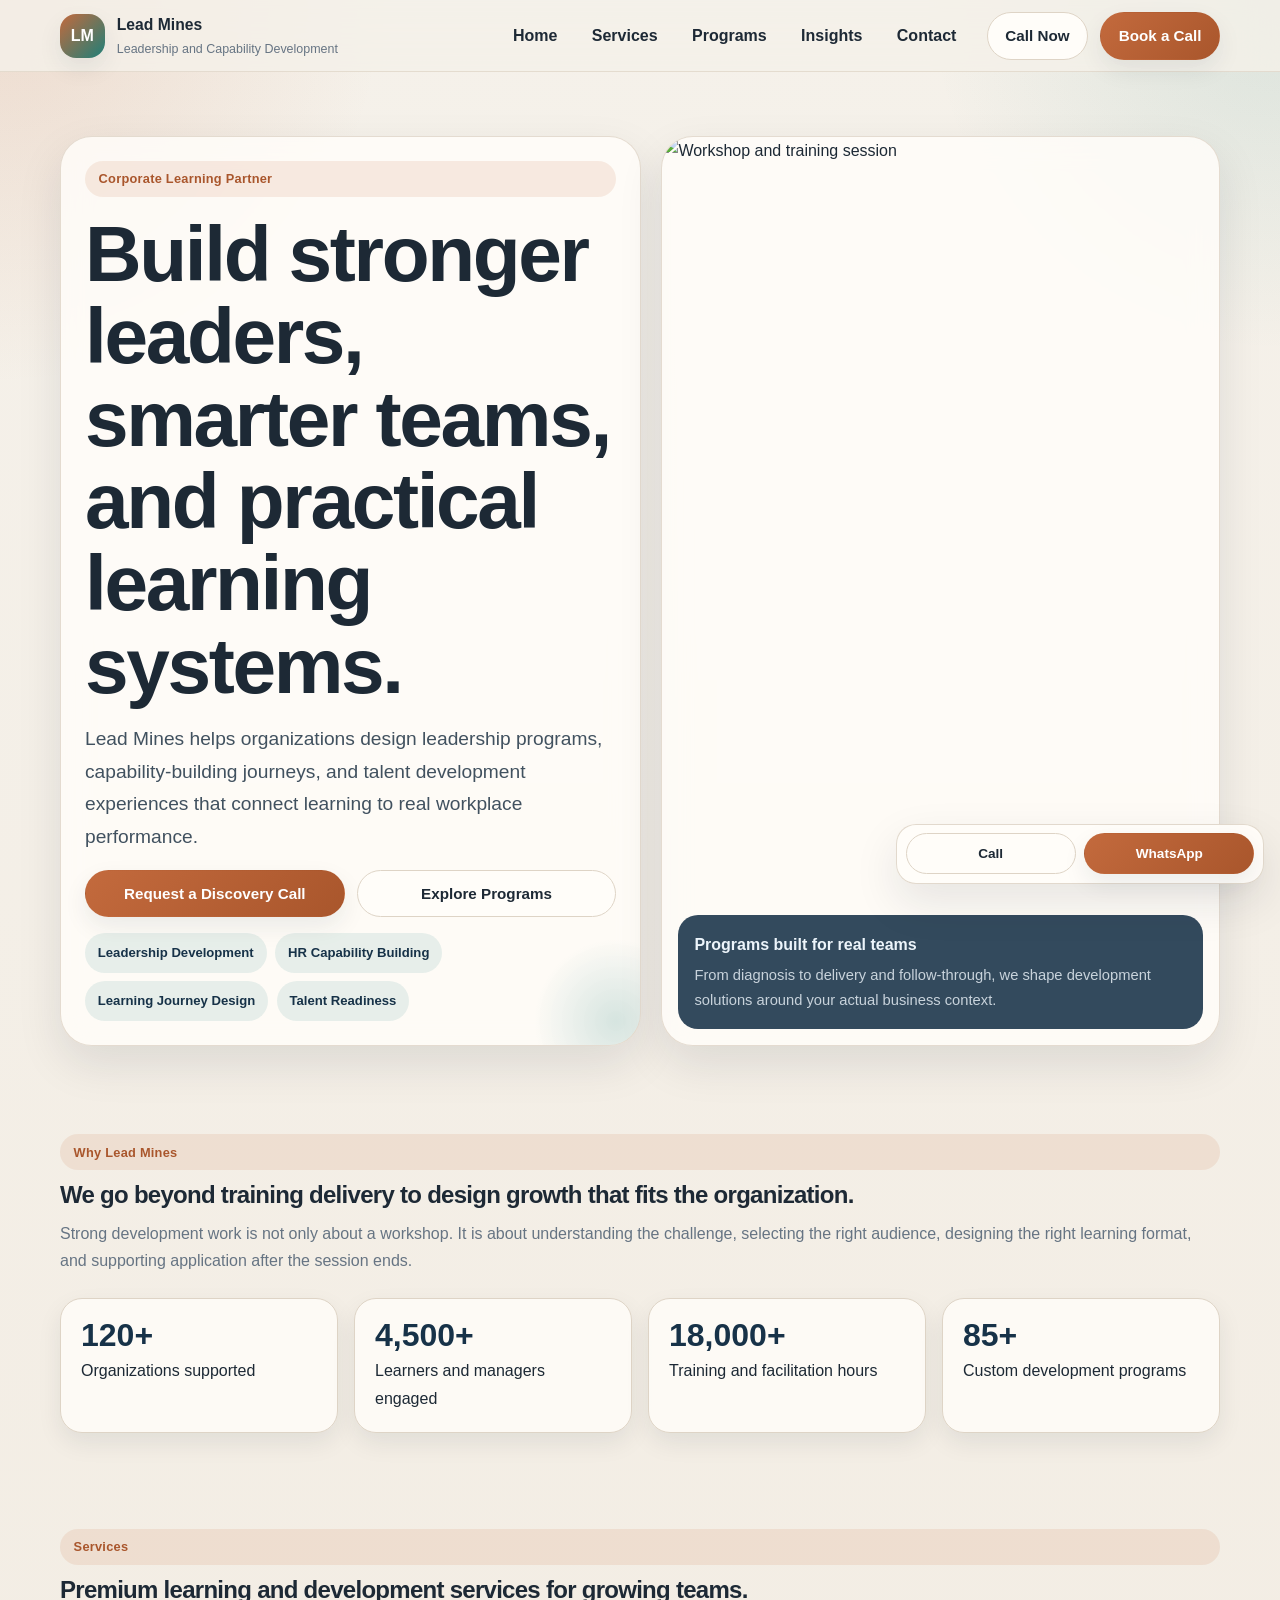
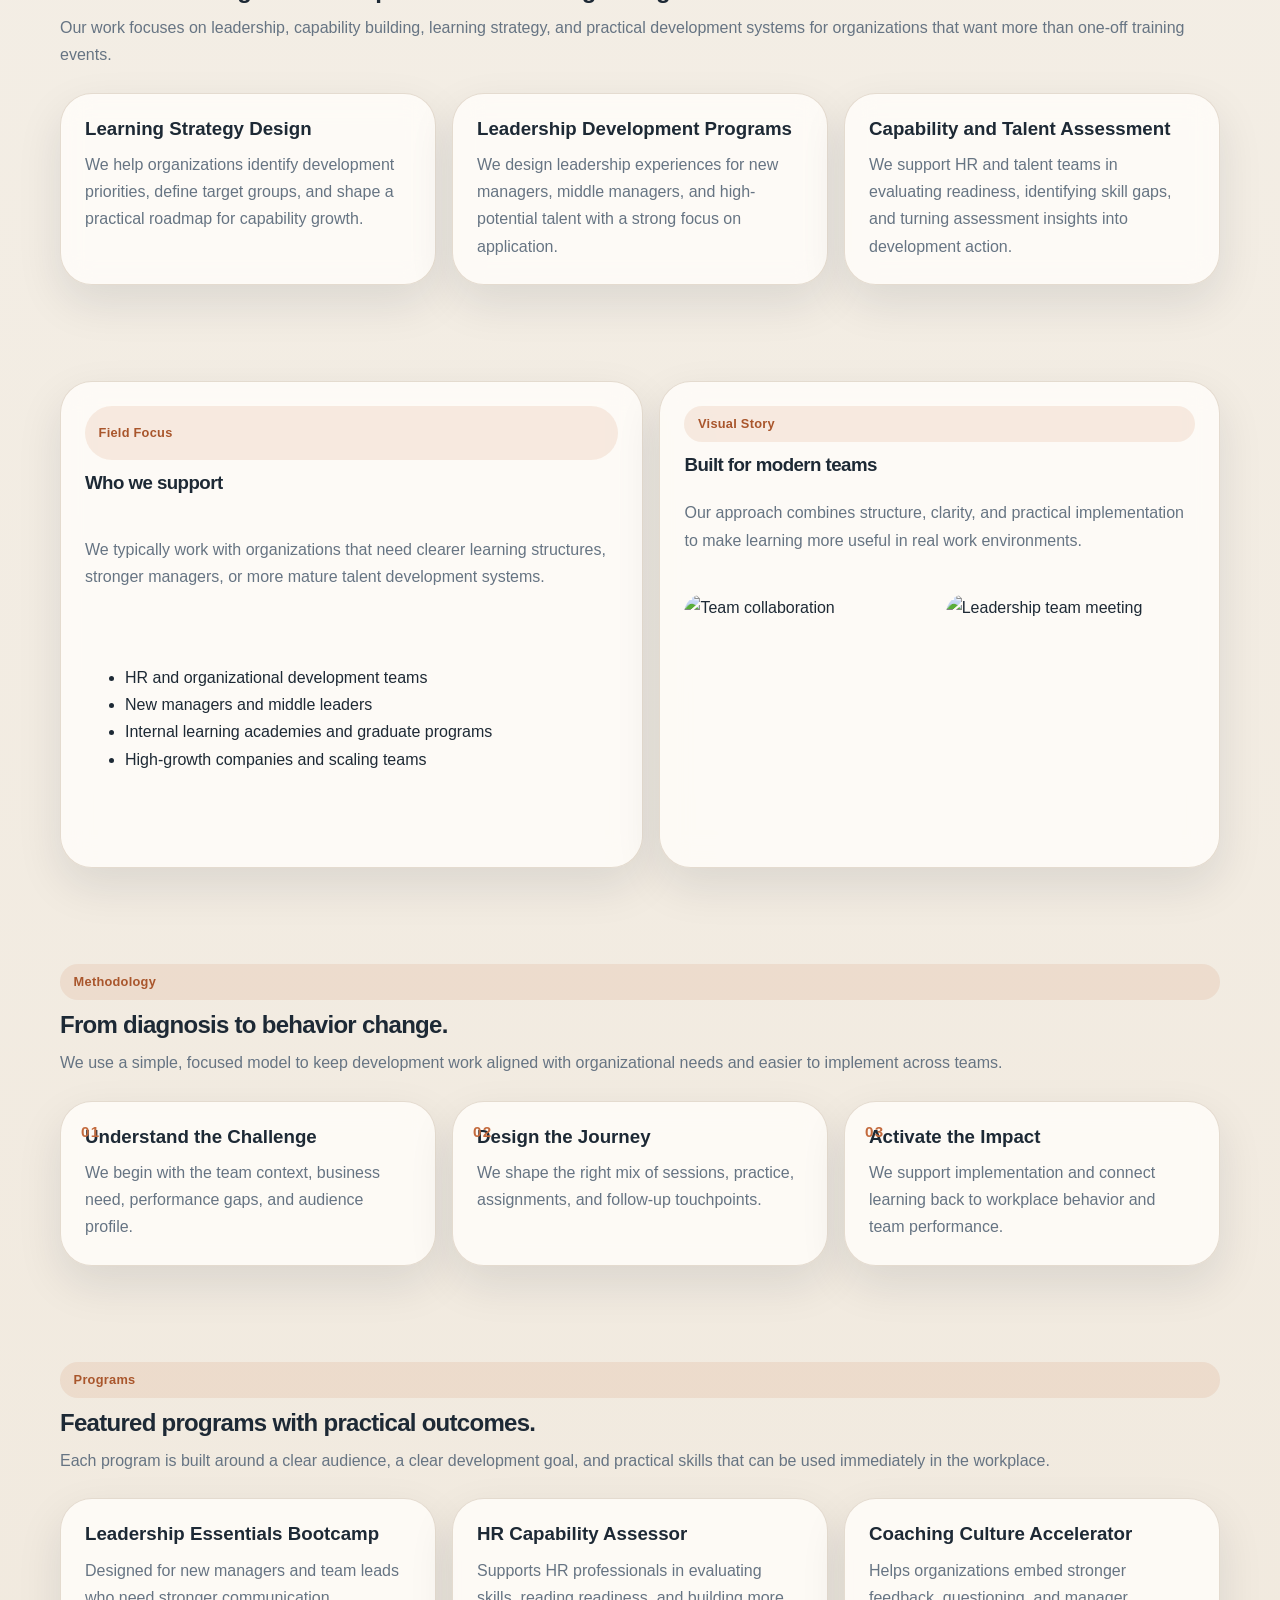
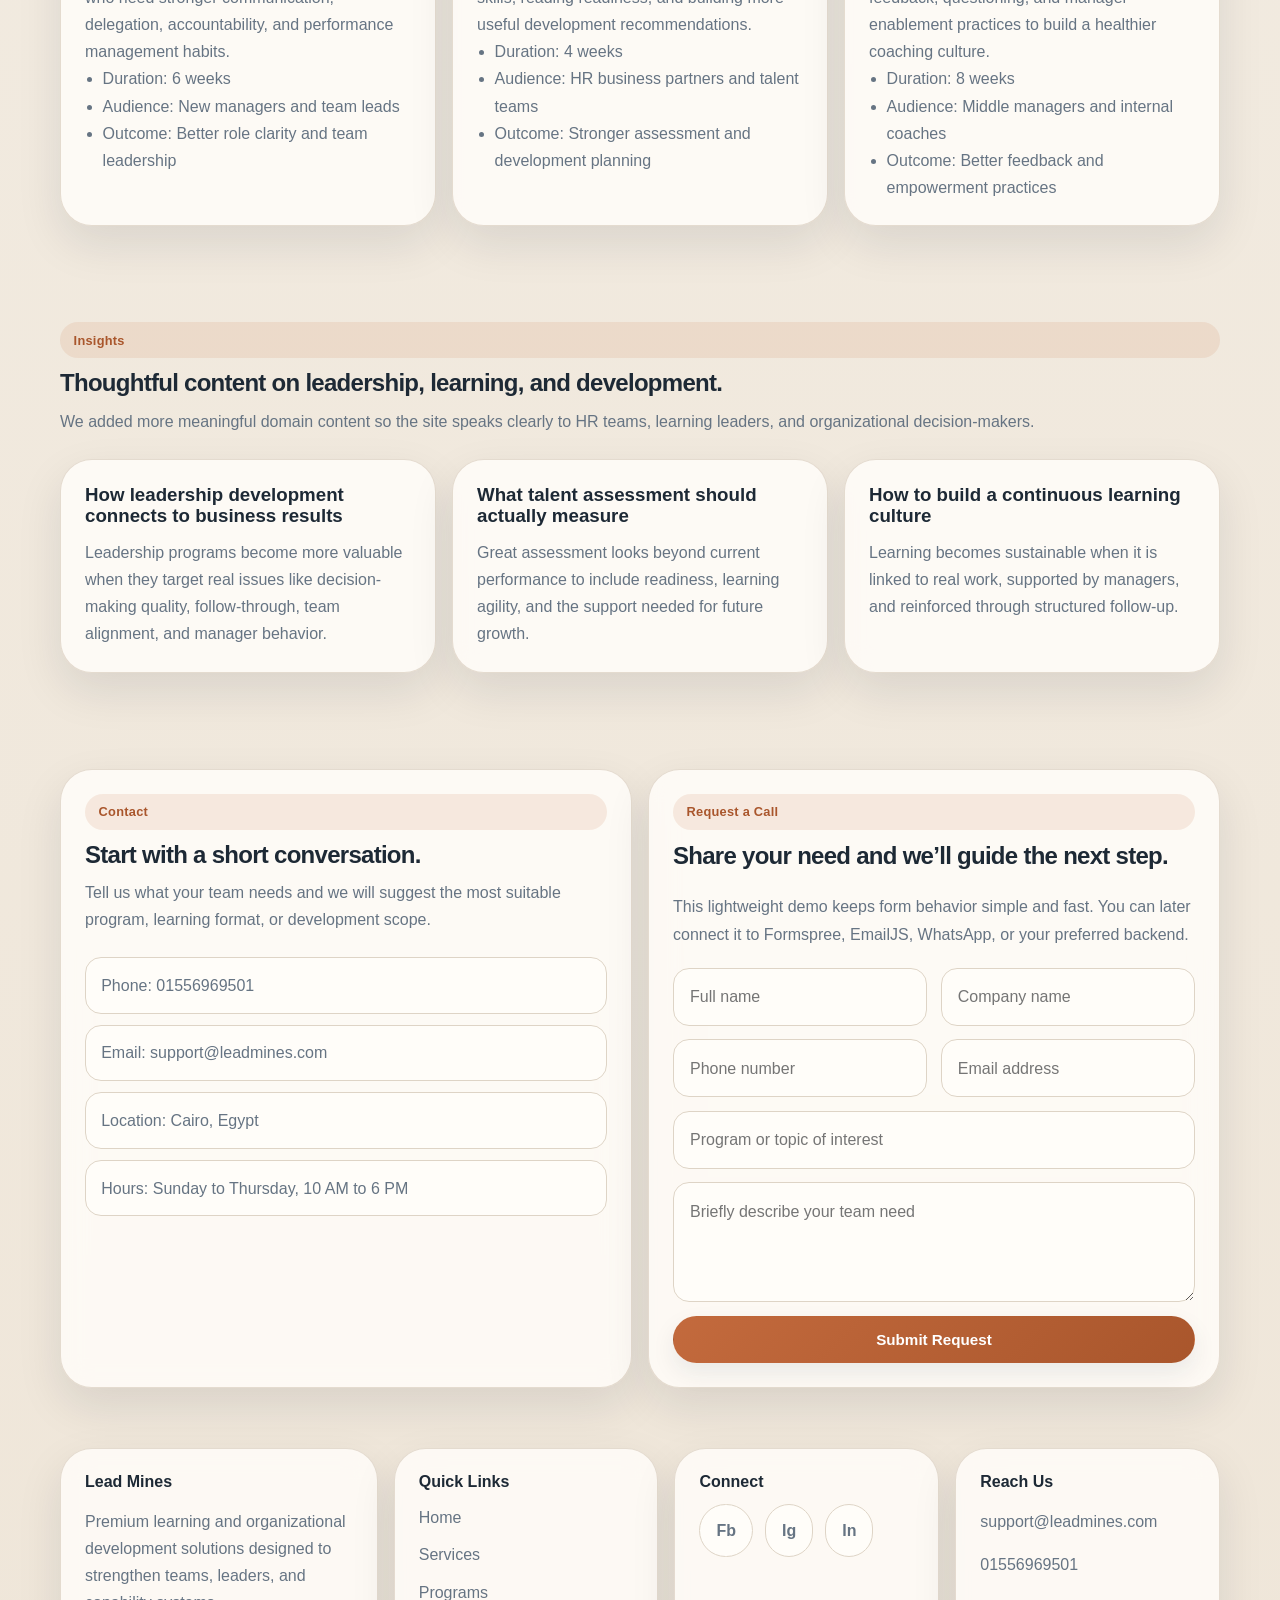
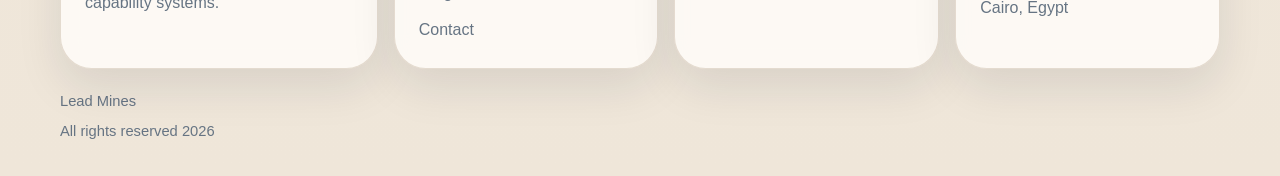
==== index.html @ 183b2489 "Add files via upload" ====
<!doctype html>
<html lang="en">
<head>
  <meta charset="UTF-8">
  <meta name="viewport" content="width=device-width, initial-scale=1.0">
  <title>Lead Mines | Leadership and Capability Development</title>
  <meta name="description" content="Lead Mines helps organizations build stronger leaders, smarter learning journeys, and practical capability development systems.">
  <style>
    :root {
      --bg: #f5f1ea;
      --surface: #fffdf9;
      --surface-alt: #f0e8dd;
      --surface-dark: #173248;
      --text: #1d2935;
      --muted: #667483;
      --line: #ded4c6;
      --primary: #c36a3d;
      --primary-hover: #a9562c;
      --secondary: #1f7f78;
      --secondary-hover: #17645f;
      --accent: #f2b880;
      --success: #e5f5ef;
      --shadow: 0 18px 45px rgba(17, 32, 47, 0.10);
      --shadow-soft: 0 10px 24px rgba(17, 32, 47, 0.08);
      --radius-sm: 14px;
      --radius-md: 22px;
      --radius-lg: 32px;
      --space-1: 0.25rem;
      --space-2: 0.5rem;
      --space-3: 0.75rem;
      --space-4: 1rem;
      --space-5: 1.25rem;
      --space-6: 1.5rem;
      --space-7: 2rem;
      --space-8: 2.5rem;
      --space-9: 3rem;
      --space-10: 4rem;
      --container: min(1160px, calc(100% - 1.5rem));
      --header-h: 72px;
      --font-sans: "Segoe UI", Tahoma, Geneva, Verdana, sans-serif;
    }

    * {
      box-sizing: border-box;
    }

    html {
      scroll-behavior: smooth;
    }

    body {
      margin: 0;
      font-family: var(--font-sans);
      color: var(--text);
      background:
        radial-gradient(circle at top left, rgba(195, 106, 61, 0.16), transparent 24rem),
        radial-gradient(circle at top right, rgba(31, 127, 120, 0.12), transparent 22rem),
        linear-gradient(180deg, var(--bg) 0%, #efe6d9 100%);
      line-height: 1.7;
      overflow-x: hidden;
    }

    img {
      display: block;
      max-width: 100%;
    }

    a {
      color: inherit;
      text-decoration: none;
    }

    button,
    input,
    textarea,
    select {
      font: inherit;
    }

    .container {
      width: var(--container);
      margin-inline: auto;
    }

    .section {
      padding: var(--space-8) 0;
    }

    .eyebrow {
      display: inline-flex;
      align-items: center;
      gap: var(--space-2);
      padding: 0.45rem 0.85rem;
      border-radius: 999px;
      background: rgba(195, 106, 61, 0.12);
      color: var(--primary-hover);
      font-size: 0.8rem;
      font-weight: 700;
      letter-spacing: 0.02em;
    }

    .section-head {
      display: grid;
      gap: var(--space-3);
      margin-bottom: var(--space-6);
    }

    .section-head h2,
    .section-head h3,
    .hero-copy h1,
    .cta-copy h2 {
      margin: 0;
      line-height: 1.05;
      letter-spacing: -0.03em;
    }

    .section-head p,
    .hero-copy p,
    .card p,
    .muted {
      margin: 0;
      color: var(--muted);
    }

    .site-header {
      position: sticky;
      top: 0;
      z-index: 100;
      height: var(--header-h);
      border-bottom: 1px solid rgba(222, 212, 198, 0.75);
      backdrop-filter: blur(18px);
      background: rgba(245, 241, 234, 0.82);
    }

    .header-inner {
      display: flex;
      align-items: center;
      justify-content: space-between;
      gap: var(--space-4);
      min-height: var(--header-h);
    }

    .brand {
      display: inline-flex;
      align-items: center;
      gap: var(--space-3);
      min-width: 0;
    }

    .brand-mark {
      display: grid;
      place-items: center;
      width: 2.8rem;
      height: 2.8rem;
      border-radius: 1rem;
      color: #fff;
      font-weight: 800;
      background: linear-gradient(135deg, var(--primary), var(--secondary));
      box-shadow: var(--shadow-soft);
      flex-shrink: 0;
    }

    .brand-copy {
      min-width: 0;
    }

    .brand-copy strong,
    .brand-copy span {
      display: block;
      white-space: nowrap;
      overflow: hidden;
      text-overflow: ellipsis;
    }

    .brand-copy strong {
      font-size: 0.98rem;
    }

    .brand-copy span {
      font-size: 0.78rem;
      color: var(--muted);
    }

    .nav-toggle {
      display: inline-flex;
      align-items: center;
      justify-content: center;
      width: 2.8rem;
      height: 2.8rem;
      border: 1px solid var(--line);
      border-radius: 1rem;
      background: var(--surface);
      color: var(--text);
      cursor: pointer;
      box-shadow: var(--shadow-soft);
    }

    .nav-toggle svg {
      width: 1.2rem;
      height: 1.2rem;
    }

    .site-nav {
      position: fixed;
      inset: var(--header-h) 0 auto 0;
      padding: 0.85rem;
      background: transparent;
      pointer-events: none;
      opacity: 0;
      transform: translateY(-0.5rem);
      transition: opacity 180ms ease, transform 180ms ease;
    }

    .site-nav.open {
      opacity: 1;
      transform: translateY(0);
      pointer-events: auto;
    }

    .nav-panel {
      display: grid;
      gap: var(--space-4);
      padding: var(--space-4);
      border: 1px solid var(--line);
      border-radius: var(--radius-md);
      background: rgba(255, 253, 249, 0.97);
      box-shadow: var(--shadow);
    }

    .nav-links,
    .nav-actions {
      display: grid;
      gap: 0.65rem;
    }

    .nav-links a {
      padding: 0.8rem 0.9rem;
      border-radius: 0.9rem;
      font-weight: 600;
      color: var(--text);
    }

    .nav-links a:hover,
    .nav-links a:focus-visible {
      background: var(--surface-alt);
      outline: none;
    }

    .button {
      display: inline-flex;
      align-items: center;
      justify-content: center;
      gap: 0.5rem;
      min-height: 2.95rem;
      padding: 0.8rem 1.1rem;
      border: 1px solid transparent;
      border-radius: 999px;
      font-weight: 700;
      font-size: 0.95rem;
      line-height: 1;
      cursor: pointer;
      transition: transform 140ms ease, background-color 140ms ease, border-color 140ms ease, box-shadow 140ms ease;
      width: 100%;
    }

    .button:hover {
      transform: translateY(-1px);
    }

    .button:active {
      transform: translateY(0);
    }

    .button-primary {
      color: #fff;
      background: linear-gradient(135deg, var(--primary), var(--primary-hover));
      box-shadow: var(--shadow-soft);
    }

    .button-primary:hover {
      background: linear-gradient(135deg, var(--primary-hover), #934a24);
    }

    .button-secondary {
      color: var(--text);
      background: var(--surface);
      border-color: var(--line);
    }

    .button-secondary:hover {
      background: var(--surface-alt);
    }

    .button-ghost {
      color: var(--secondary);
      background: rgba(31, 127, 120, 0.08);
    }

    .hero {
      padding: calc(var(--space-8) + var(--space-2)) 0 var(--space-7);
    }

    .hero-grid {
      display: grid;
      gap: var(--space-5);
      align-items: center;
    }

    .hero-copy,
    .hero-visual,
    .card,
    .highlight,
    .cta-box,
    .contact-panel,
    .footer-card {
      border: 1px solid rgba(222, 212, 198, 0.82);
      border-radius: var(--radius-lg);
      background: rgba(255, 253, 249, 0.84);
      box-shadow: var(--shadow);
      backdrop-filter: blur(14px);
    }

    .hero-copy,
    .card,
    .highlight,
    .cta-box,
    .contact-panel,
    .footer-card {
      padding: var(--space-5);
    }

    .hero-copy {
      display: grid;
      gap: var(--space-4);
      overflow: hidden;
      position: relative;
    }

    .hero-copy::after {
      content: "";
      position: absolute;
      right: -4rem;
      bottom: -4rem;
      width: 11rem;
      height: 11rem;
      border-radius: 50%;
      background: radial-gradient(circle, rgba(31, 127, 120, 0.18), transparent 66%);
    }

    .hero-copy h1 {
      font-size: clamp(2rem, 7vw, 4.9rem);
    }

    .hero-copy .lead {
      font-size: clamp(1rem, 3vw, 1.2rem);
      color: #41515f;
    }

    .hero-actions {
      display: grid;
      gap: 0.75rem;
    }

    .hero-pills {
      display: flex;
      flex-wrap: wrap;
      gap: 0.55rem;
    }

    .pill {
      display: inline-flex;
      align-items: center;
      justify-content: center;
      padding: 0.55rem 0.8rem;
      border-radius: 999px;
      background: rgba(31, 127, 120, 0.10);
      color: var(--surface-dark);
      font-size: 0.82rem;
      font-weight: 700;
    }

    .hero-visual {
      position: relative;
      overflow: hidden;
      padding: 0;
    }

    .hero-visual img {
      width: 100%;
      min-height: 20rem;
      object-fit: cover;
    }

    .hero-overlay {
      position: absolute;
      left: 1rem;
      right: 1rem;
      bottom: 1rem;
      padding: 1rem;
      border-radius: 1.25rem;
      background: rgba(23, 50, 72, 0.88);
      color: #edf5fb;
    }

    .hero-overlay p {
      margin: 0.35rem 0 0;
      color: rgba(237, 245, 251, 0.8);
      font-size: 0.92rem;
    }

    .stats-grid,
    .cards-grid,
    .process-grid,
    .footer-grid {
      display: grid;
      gap: var(--space-4);
    }

    .stats-grid {
      margin-top: var(--space-5);
    }

    .stat {
      padding: var(--space-5);
      border: 1px solid var(--line);
      border-radius: var(--radius-md);
      background: rgba(255, 253, 249, 0.82);
      box-shadow: var(--shadow-soft);
    }

    .stat strong {
      display: block;
      font-size: 2rem;
      line-height: 1;
      margin-bottom: 0.4rem;
      color: var(--surface-dark);
    }

    .card h3,
    .card h4,
    .highlight h3,
    .cta-copy h2,
    .contact-panel h3,
    .footer-card h4 {
      margin: 0 0 0.75rem;
      line-height: 1.15;
    }

    .card ul,
    .contact-list {
      margin: 0;
      padding-left: 1.1rem;
      color: var(--muted);
    }

    .highlight {
      display: grid;
      gap: var(--space-4);
    }

    .media-grid {
      display: grid;
      gap: var(--space-3);
      grid-template-columns: repeat(2, minmax(0, 1fr));
    }

    .media-grid img {
      width: 100%;
      aspect-ratio: 1 / 1;
      object-fit: cover;
      border-radius: 1.25rem;
    }

    .process-card {
      position: relative;
      padding-top: 3.75rem;
    }

    .process-index {
      position: absolute;
      top: 1.1rem;
      left: 1.25rem;
      color: var(--primary);
      font-size: 0.95rem;
      font-weight: 800;
      letter-spacing: 0.08em;
    }

    .cta-wrap {
      display: grid;
      gap: var(--space-4);
    }

    .cta-box {
      display: grid;
      gap: var(--space-5);
    }

    .cta-copy {
      display: grid;
      gap: var(--space-3);
    }

    .form-grid {
      display: grid;
      gap: 0.85rem;
    }

    .input,
    .textarea {
      width: 100%;
      border: 1px solid var(--line);
      border-radius: 1rem;
      background: var(--surface);
      color: var(--text);
      padding: 0.9rem 1rem;
      min-height: 3rem;
    }

    .textarea {
      min-height: 7.5rem;
      resize: vertical;
    }

    .contact-grid {
      display: grid;
      gap: var(--space-4);
    }

    .contact-points {
      display: grid;
      gap: 0.7rem;
    }

    .contact-chip {
      display: block;
      padding: 0.85rem 0.95rem;
      border: 1px solid var(--line);
      border-radius: 1rem;
      background: var(--surface);
      color: var(--muted);
    }

    .social-row {
      display: flex;
      flex-wrap: wrap;
      gap: 0.75rem;
    }

    .social-row a {
      display: inline-flex;
      align-items: center;
      justify-content: center;
      min-width: 2.8rem;
      min-height: 2.8rem;
      padding: 0.75rem 1rem;
      border-radius: 999px;
      border: 1px solid var(--line);
      background: var(--surface);
      font-weight: 700;
    }

    .footer {
      padding: 0 0 var(--space-7);
    }

    .footer-grid {
      padding-top: var(--space-3);
    }

    .footer-card p,
    .footer-card li,
    .footer-card a {
      color: var(--muted);
    }

    .footer-links {
      display: grid;
      gap: 0.65rem;
    }

    .footer-bottom {
      display: flex;
      flex-direction: column;
      gap: 0.35rem;
      padding-top: var(--space-5);
      color: var(--muted);
      font-size: 0.92rem;
    }

    .floating-bar {
      position: fixed;
      left: 0.65rem;
      right: 0.65rem;
      bottom: 0.65rem;
      z-index: 90;
      display: grid;
      grid-template-columns: repeat(2, minmax(0, 1fr));
      gap: 0.55rem;
      padding: 0.55rem;
      border: 1px solid rgba(222, 212, 198, 0.86);
      border-radius: 1.25rem;
      background: rgba(255, 253, 249, 0.94);
      box-shadow: var(--shadow);
      backdrop-filter: blur(14px);
    }

    .floating-bar .button {
      min-height: 2.55rem;
      padding: 0.7rem 0.75rem;
      font-size: 0.85rem;
    }

    @media (min-width: 600px) {
      :root {
        --container: min(1160px, calc(100% - 2rem));
      }

      .hero-actions,
      .nav-actions {
        grid-template-columns: repeat(2, minmax(0, 1fr));
      }

      .stats-grid,
      .cards-grid,
      .process-grid,
      .footer-grid {
        grid-template-columns: repeat(2, minmax(0, 1fr));
      }

      .form-grid {
        grid-template-columns: repeat(2, minmax(0, 1fr));
      }

      .form-grid .full {
        grid-column: 1 / -1;
      }

      .contact-grid {
        grid-template-columns: repeat(2, minmax(0, 1fr));
      }
    }

    @media (min-width: 900px) {
      :root {
        --container: min(1160px, calc(100% - 3rem));
      }

      .nav-toggle {
        display: none;
      }

      .site-nav {
        position: static;
        inset: auto;
        padding: 0;
        opacity: 1;
        transform: none;
        pointer-events: auto;
      }

      .nav-panel {
        display: flex;
        align-items: center;
        gap: 1rem;
        padding: 0;
        border: 0;
        border-radius: 0;
        background: transparent;
        box-shadow: none;
      }

      .nav-links {
        display: flex;
        align-items: center;
        gap: 0.35rem;
      }

      .nav-actions {
        display: flex;
        align-items: center;
        gap: 0.75rem;
      }

      .nav-actions .button,
      .nav-links .button,
      .button {
        width: auto;
      }

      .hero {
        padding: var(--space-10) 0 var(--space-8);
      }

      .hero-grid,
      .cta-wrap {
        grid-template-columns: 1.02fr 0.98fr;
      }

      .hero-copy,
      .hero-visual,
      .cta-box {
        min-height: 100%;
      }

      .stats-grid {
        grid-template-columns: repeat(4, minmax(0, 1fr));
      }

      .cards-grid,
      .process-grid {
        grid-template-columns: repeat(3, minmax(0, 1fr));
      }

      .footer-grid {
        grid-template-columns: 1.2fr 1fr 1fr 1fr;
      }

      .floating-bar {
        left: auto;
        right: 1rem;
        bottom: 1rem;
        width: min(23rem, calc(100vw - 2rem));
      }
    }

    @media (min-width: 1200px) {
      .section {
        padding: var(--space-9) 0;
      }

      .hero-copy,
      .card,
      .highlight,
      .cta-box,
      .contact-panel,
      .footer-card {
        padding: var(--space-6);
      }
    }

    @media (prefers-reduced-motion: reduce) {
      html {
        scroll-behavior: auto;
      }

      *,
      *::before,
      *::after {
        transition: none !important;
        animation: none !important;
      }
    }
  </style>
</head>
<body>
  <header class="site-header">
    <div class="container header-inner">
      <a class="brand" href="#home" aria-label="Lead Mines home">
        <span class="brand-mark">LM</span>
        <span class="brand-copy">
          <strong>Lead Mines</strong>
          <span>Leadership and Capability Development</span>
        </span>
      </a>

      <button class="nav-toggle" type="button" aria-expanded="false" aria-controls="site-nav" data-nav-toggle>
        <svg viewBox="0 0 24 24" fill="none" aria-hidden="true">
          <path d="M4 7h16M4 12h16M4 17h16" stroke="currentColor" stroke-width="1.8" stroke-linecap="round"/>
        </svg>
      </button>

      <nav class="site-nav" id="site-nav" data-nav>
        <div class="nav-panel">
          <div class="nav-links">
            <a href="#home">Home</a>
            <a href="#services">Services</a>
            <a href="#programs">Programs</a>
            <a href="#insights">Insights</a>
            <a href="#contact">Contact</a>
          </div>
          <div class="nav-actions">
            <a class="button button-secondary" href="tel:01556969501">Call Now</a>
            <a class="button button-primary" href="#contact">Book a Call</a>
          </div>
        </div>
      </nav>
    </div>
  </header>

  <main id="home">
    <section class="hero">
      <div class="container hero-grid">
        <div class="hero-copy">
          <span class="eyebrow">Corporate Learning Partner</span>
          <h1>Build stronger leaders, smarter teams, and practical learning systems.</h1>
          <p class="lead">Lead Mines helps organizations design leadership programs, capability-building journeys, and talent development experiences that connect learning to real workplace performance.</p>
          <div class="hero-actions">
            <a class="button button-primary" href="#contact">Request a Discovery Call</a>
            <a class="button button-secondary" href="#programs">Explore Programs</a>
          </div>
          <div class="hero-pills">
            <span class="pill">Leadership Development</span>
            <span class="pill">HR Capability Building</span>
            <span class="pill">Learning Journey Design</span>
            <span class="pill">Talent Readiness</span>
          </div>
        </div>

        <div class="hero-visual">
          <img src="https://images.pexels.com/photos/7526590/pexels-photo-7526590.jpeg?auto=compress&cs=tinysrgb&w=1400" alt="Workshop and training session">
          <div class="hero-overlay">
            <strong>Programs built for real teams</strong>
            <p>From diagnosis to delivery and follow-through, we shape development solutions around your actual business context.</p>
          </div>
        </div>
      </div>
    </section>

    <section class="section">
      <div class="container">
        <div class="section-head">
          <span class="eyebrow">Why Lead Mines</span>
          <h2>We go beyond training delivery to design growth that fits the organization.</h2>
          <p>Strong development work is not only about a workshop. It is about understanding the challenge, selecting the right audience, designing the right learning format, and supporting application after the session ends.</p>
        </div>

        <div class="stats-grid">
          <article class="stat">
            <strong>120+</strong>
            <span>Organizations supported</span>
          </article>
          <article class="stat">
            <strong>4,500+</strong>
            <span>Learners and managers engaged</span>
          </article>
          <article class="stat">
            <strong>18,000+</strong>
            <span>Training and facilitation hours</span>
          </article>
          <article class="stat">
            <strong>85+</strong>
            <span>Custom development programs</span>
          </article>
        </div>
      </div>
    </section>

    <section class="section" id="services">
      <div class="container">
        <div class="section-head">
          <span class="eyebrow">Services</span>
          <h2>Premium learning and development services for growing teams.</h2>
          <p>Our work focuses on leadership, capability building, learning strategy, and practical development systems for organizations that want more than one-off training events.</p>
        </div>

        <div class="cards-grid">
          <article class="card">
            <h3>Learning Strategy Design</h3>
            <p>We help organizations identify development priorities, define target groups, and shape a practical roadmap for capability growth.</p>
          </article>
          <article class="card">
            <h3>Leadership Development Programs</h3>
            <p>We design leadership experiences for new managers, middle managers, and high-potential talent with a strong focus on application.</p>
          </article>
          <article class="card">
            <h3>Capability and Talent Assessment</h3>
            <p>We support HR and talent teams in evaluating readiness, identifying skill gaps, and turning assessment insights into development action.</p>
          </article>
        </div>
      </div>
    </section>

    <section class="section">
      <div class="container cta-wrap">
        <article class="highlight">
          <div class="section-head">
            <span class="eyebrow">Field Focus</span>
            <h3>Who we support</h3>
            <p>We typically work with organizations that need clearer learning structures, stronger managers, or more mature talent development systems.</p>
          </div>
          <ul>
            <li>HR and organizational development teams</li>
            <li>New managers and middle leaders</li>
            <li>Internal learning academies and graduate programs</li>
            <li>High-growth companies and scaling teams</li>
          </ul>
        </article>

        <article class="highlight">
          <div class="section-head">
            <span class="eyebrow">Visual Story</span>
            <h3>Built for modern teams</h3>
            <p>Our approach combines structure, clarity, and practical implementation to make learning more useful in real work environments.</p>
          </div>
          <div class="media-grid">
            <img src="https://images.pexels.com/photos/3184291/pexels-photo-3184291.jpeg?auto=compress&cs=tinysrgb&w=900" alt="Team collaboration">
            <img src="https://images.pexels.com/photos/3184465/pexels-photo-3184465.jpeg?auto=compress&cs=tinysrgb&w=900" alt="Leadership team meeting">
          </div>
        </article>
      </div>
    </section>

    <section class="section">
      <div class="container">
        <div class="section-head">
          <span class="eyebrow">Methodology</span>
          <h2>From diagnosis to behavior change.</h2>
          <p>We use a simple, focused model to keep development work aligned with organizational needs and easier to implement across teams.</p>
        </div>

        <div class="process-grid">
          <article class="card process-card">
            <span class="process-index">01</span>
            <h3>Understand the Challenge</h3>
            <p>We begin with the team context, business need, performance gaps, and audience profile.</p>
          </article>
          <article class="card process-card">
            <span class="process-index">02</span>
            <h3>Design the Journey</h3>
            <p>We shape the right mix of sessions, practice, assignments, and follow-up touchpoints.</p>
          </article>
          <article class="card process-card">
            <span class="process-index">03</span>
            <h3>Activate the Impact</h3>
            <p>We support implementation and connect learning back to workplace behavior and team performance.</p>
          </article>
        </div>
      </div>
    </section>

    <section class="section" id="programs">
      <div class="container">
        <div class="section-head">
          <span class="eyebrow">Programs</span>
          <h2>Featured programs with practical outcomes.</h2>
          <p>Each program is built around a clear audience, a clear development goal, and practical skills that can be used immediately in the workplace.</p>
        </div>

        <div class="cards-grid">
          <article class="card">
            <h3>Leadership Essentials Bootcamp</h3>
            <p>Designed for new managers and team leads who need stronger communication, delegation, accountability, and performance management habits.</p>
            <ul>
              <li>Duration: 6 weeks</li>
              <li>Audience: New managers and team leads</li>
              <li>Outcome: Better role clarity and team leadership</li>
            </ul>
          </article>
          <article class="card">
            <h3>HR Capability Assessor</h3>
            <p>Supports HR professionals in evaluating skills, reading readiness, and building more useful development recommendations.</p>
            <ul>
              <li>Duration: 4 weeks</li>
              <li>Audience: HR business partners and talent teams</li>
              <li>Outcome: Stronger assessment and development planning</li>
            </ul>
          </article>
          <article class="card">
            <h3>Coaching Culture Accelerator</h3>
            <p>Helps organizations embed stronger feedback, questioning, and manager enablement practices to build a healthier coaching culture.</p>
            <ul>
              <li>Duration: 8 weeks</li>
              <li>Audience: Middle managers and internal coaches</li>
              <li>Outcome: Better feedback and empowerment practices</li>
            </ul>
          </article>
        </div>
      </div>
    </section>

    <section class="section" id="insights">
      <div class="container">
        <div class="section-head">
          <span class="eyebrow">Insights</span>
          <h2>Thoughtful content on leadership, learning, and development.</h2>
          <p>We added more meaningful domain content so the site speaks clearly to HR teams, learning leaders, and organizational decision-makers.</p>
        </div>

        <div class="cards-grid">
          <article class="card">
            <h3>How leadership development connects to business results</h3>
            <p>Leadership programs become more valuable when they target real issues like decision-making quality, follow-through, team alignment, and manager behavior.</p>
          </article>
          <article class="card">
            <h3>What talent assessment should actually measure</h3>
            <p>Great assessment looks beyond current performance to include readiness, learning agility, and the support needed for future growth.</p>
          </article>
          <article class="card">
            <h3>How to build a continuous learning culture</h3>
            <p>Learning becomes sustainable when it is linked to real work, supported by managers, and reinforced through structured follow-up.</p>
          </article>
        </div>
      </div>
    </section>

    <section class="section" id="contact">
      <div class="container contact-grid">
        <article class="contact-panel">
          <div class="section-head">
            <span class="eyebrow">Contact</span>
            <h2>Start with a short conversation.</h2>
            <p>Tell us what your team needs and we will suggest the most suitable program, learning format, or development scope.</p>
          </div>
          <div class="contact-points">
            <span class="contact-chip">Phone: 01556969501</span>
            <span class="contact-chip">Email: support@leadmines.com</span>
            <span class="contact-chip">Location: Cairo, Egypt</span>
            <span class="contact-chip">Hours: Sunday to Thursday, 10 AM to 6 PM</span>
          </div>
        </article>

        <article class="cta-box">
          <div class="cta-copy">
            <span class="eyebrow">Request a Call</span>
            <h2>Share your need and we’ll guide the next step.</h2>
            <p class="muted">This lightweight demo keeps form behavior simple and fast. You can later connect it to Formspree, EmailJS, WhatsApp, or your preferred backend.</p>
          </div>

          <form class="form-grid" data-demo-form>
            <input class="input" name="name" placeholder="Full name" required>
            <input class="input" name="company" placeholder="Company name" required>
            <input class="input" name="phone" placeholder="Phone number" required>
            <input class="input" type="email" name="email" placeholder="Email address" required>
            <input class="input full" name="topic" placeholder="Program or topic of interest" required>
            <textarea class="textarea full" name="message" placeholder="Briefly describe your team need"></textarea>
            <button class="button button-primary full" type="submit">Submit Request</button>
          </form>
        </article>
      </div>
    </section>
  </main>

  <footer class="footer">
    <div class="container">
      <div class="footer-grid">
        <article class="footer-card">
          <h4>Lead Mines</h4>
          <p>Premium learning and organizational development solutions designed to strengthen teams, leaders, and capability systems.</p>
        </article>
        <article class="footer-card">
          <h4>Quick Links</h4>
          <div class="footer-links">
            <a href="#home">Home</a>
            <a href="#services">Services</a>
            <a href="#programs">Programs</a>
            <a href="#contact">Contact</a>
          </div>
        </article>
        <article class="footer-card">
          <h4>Connect</h4>
          <div class="social-row">
            <a href="#" aria-label="Facebook">Fb</a>
            <a href="#" aria-label="Instagram">Ig</a>
            <a href="#" aria-label="LinkedIn">In</a>
          </div>
        </article>
        <article class="footer-card">
          <h4>Reach Us</h4>
          <p>support@leadmines.com</p>
          <p>01556969501</p>
          <p>Cairo, Egypt</p>
        </article>
      </div>
      <div class="footer-bottom">
        <span>Lead Mines</span>
        <span>All rights reserved 2026</span>
      </div>
    </div>
  </footer>

  <div class="floating-bar" aria-label="Quick actions">
    <a class="button button-secondary" href="tel:01556969501">Call</a>
    <a class="button button-primary" href="https://wa.me/201556969501" target="_blank" rel="noreferrer">WhatsApp</a>
  </div>

  <script>
    const navToggle = document.querySelector("[data-nav-toggle]");
    const nav = document.querySelector("[data-nav]");

    if (navToggle && nav) {
      navToggle.addEventListener("click", () => {
        const isOpen = nav.classList.toggle("open");
        navToggle.setAttribute("aria-expanded", String(isOpen));
      });

      nav.querySelectorAll("a").forEach((link) => {
        link.addEventListener("click", () => {
          nav.classList.remove("open");
          navToggle.setAttribute("aria-expanded", "false");
        });
      });
    }

    document.querySelectorAll("[data-demo-form]").forEach((form) => {
      form.addEventListener("submit", (event) => {
        event.preventDefault();
        alert("Your request was captured locally. You can now connect this form to any service you prefer.");
        form.reset();
      });
    });
  </script>
</body>
</html>
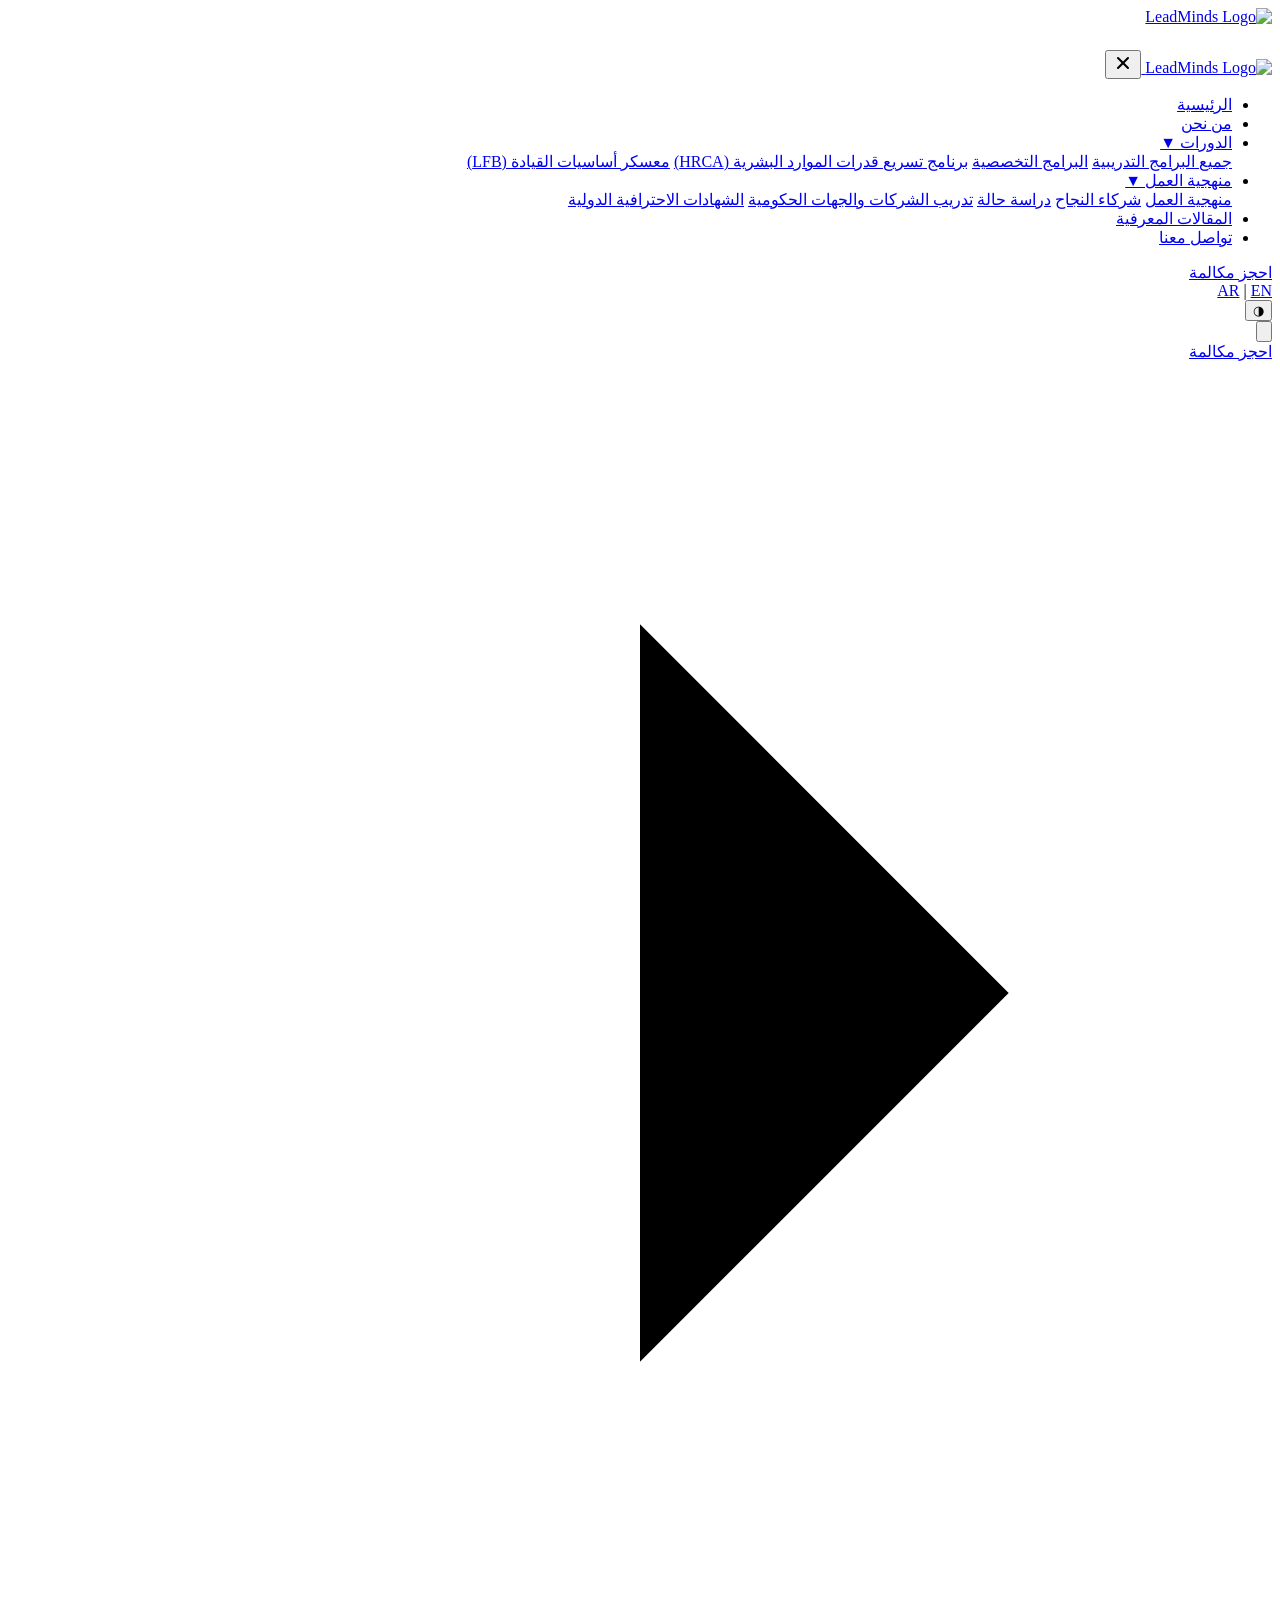
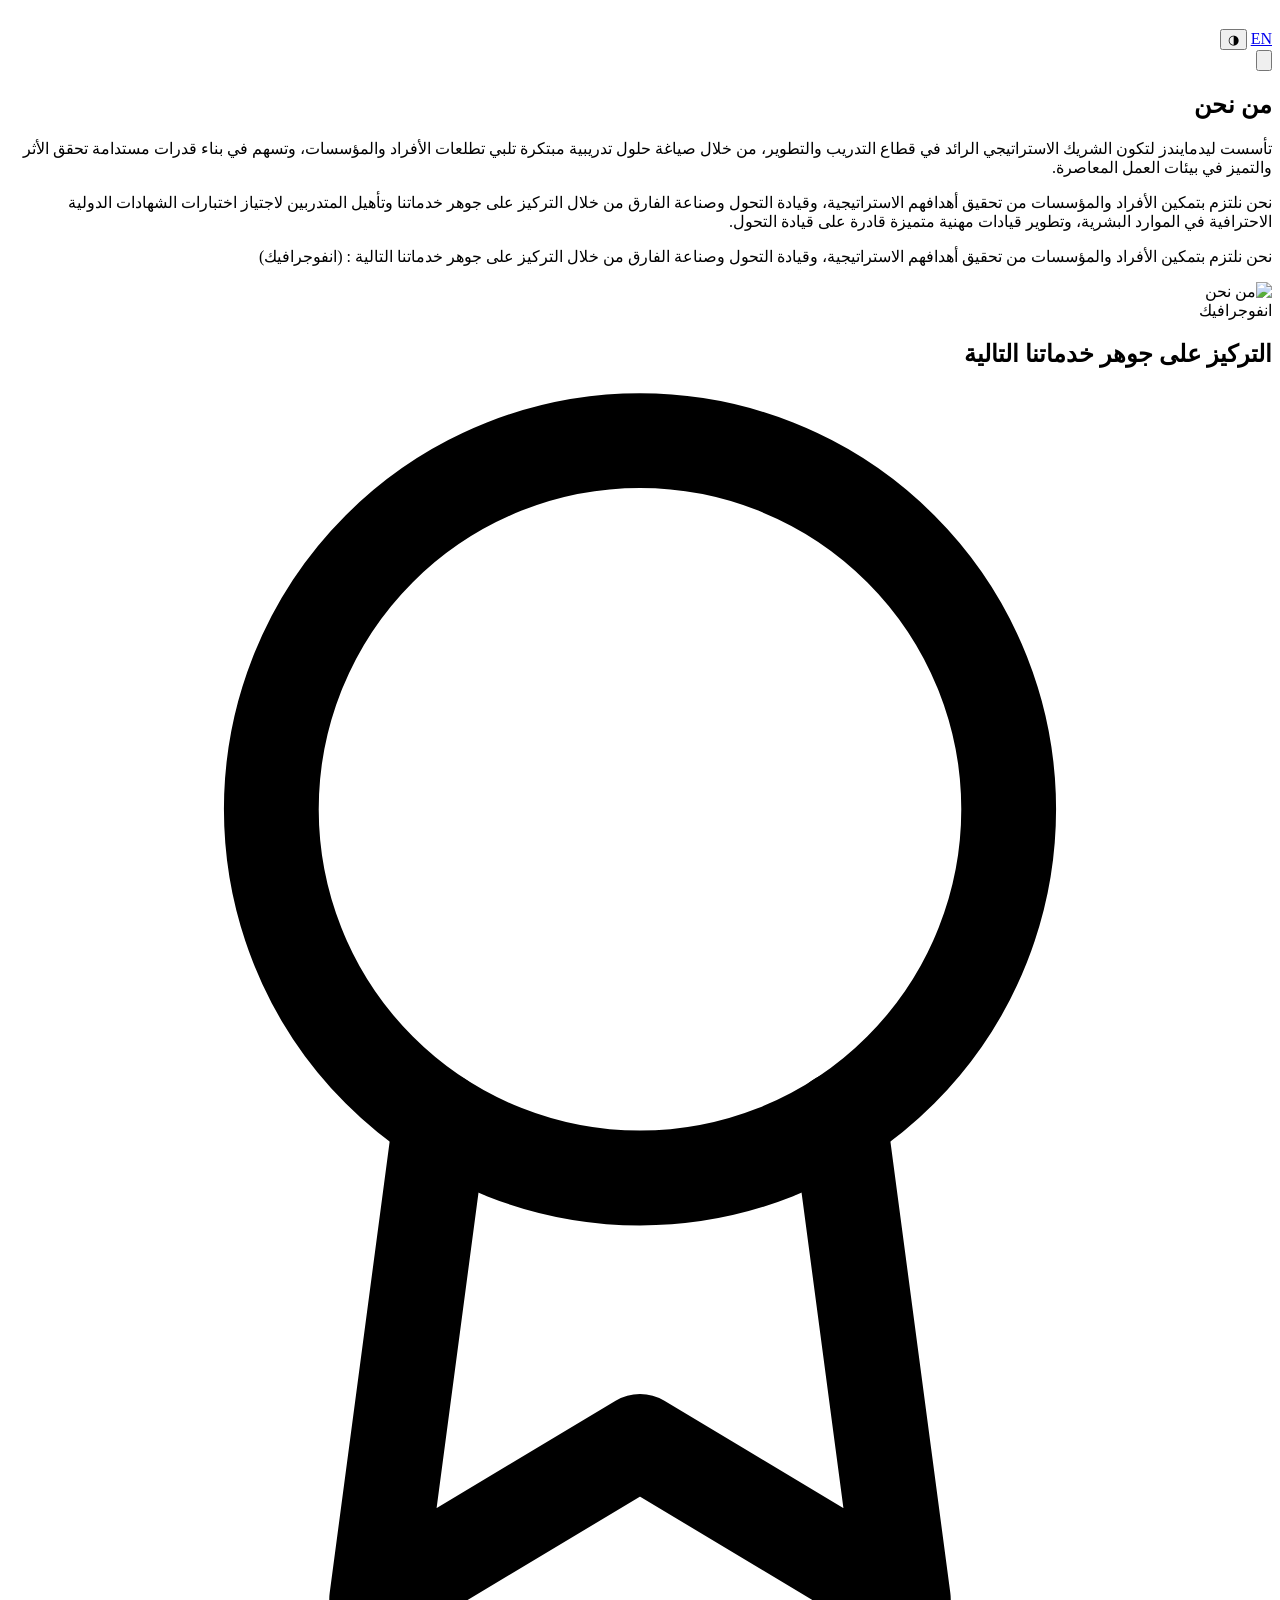
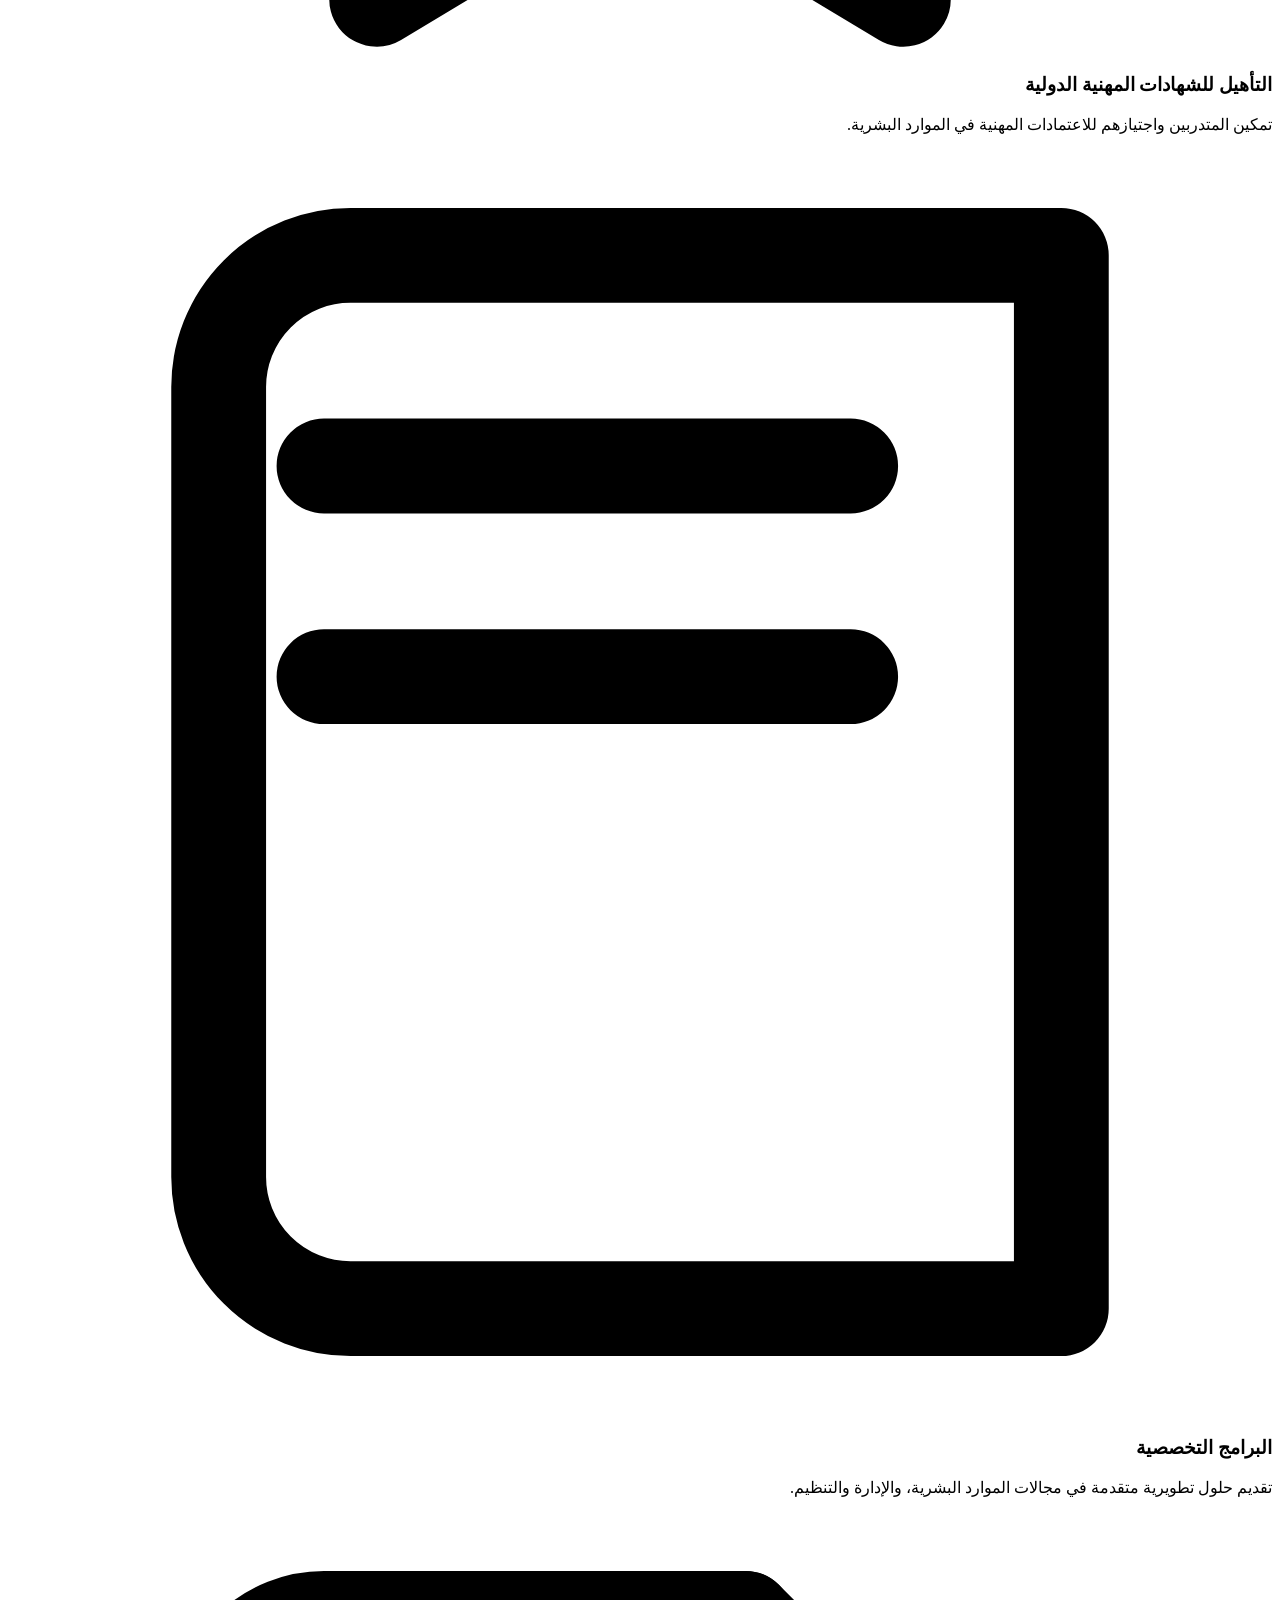
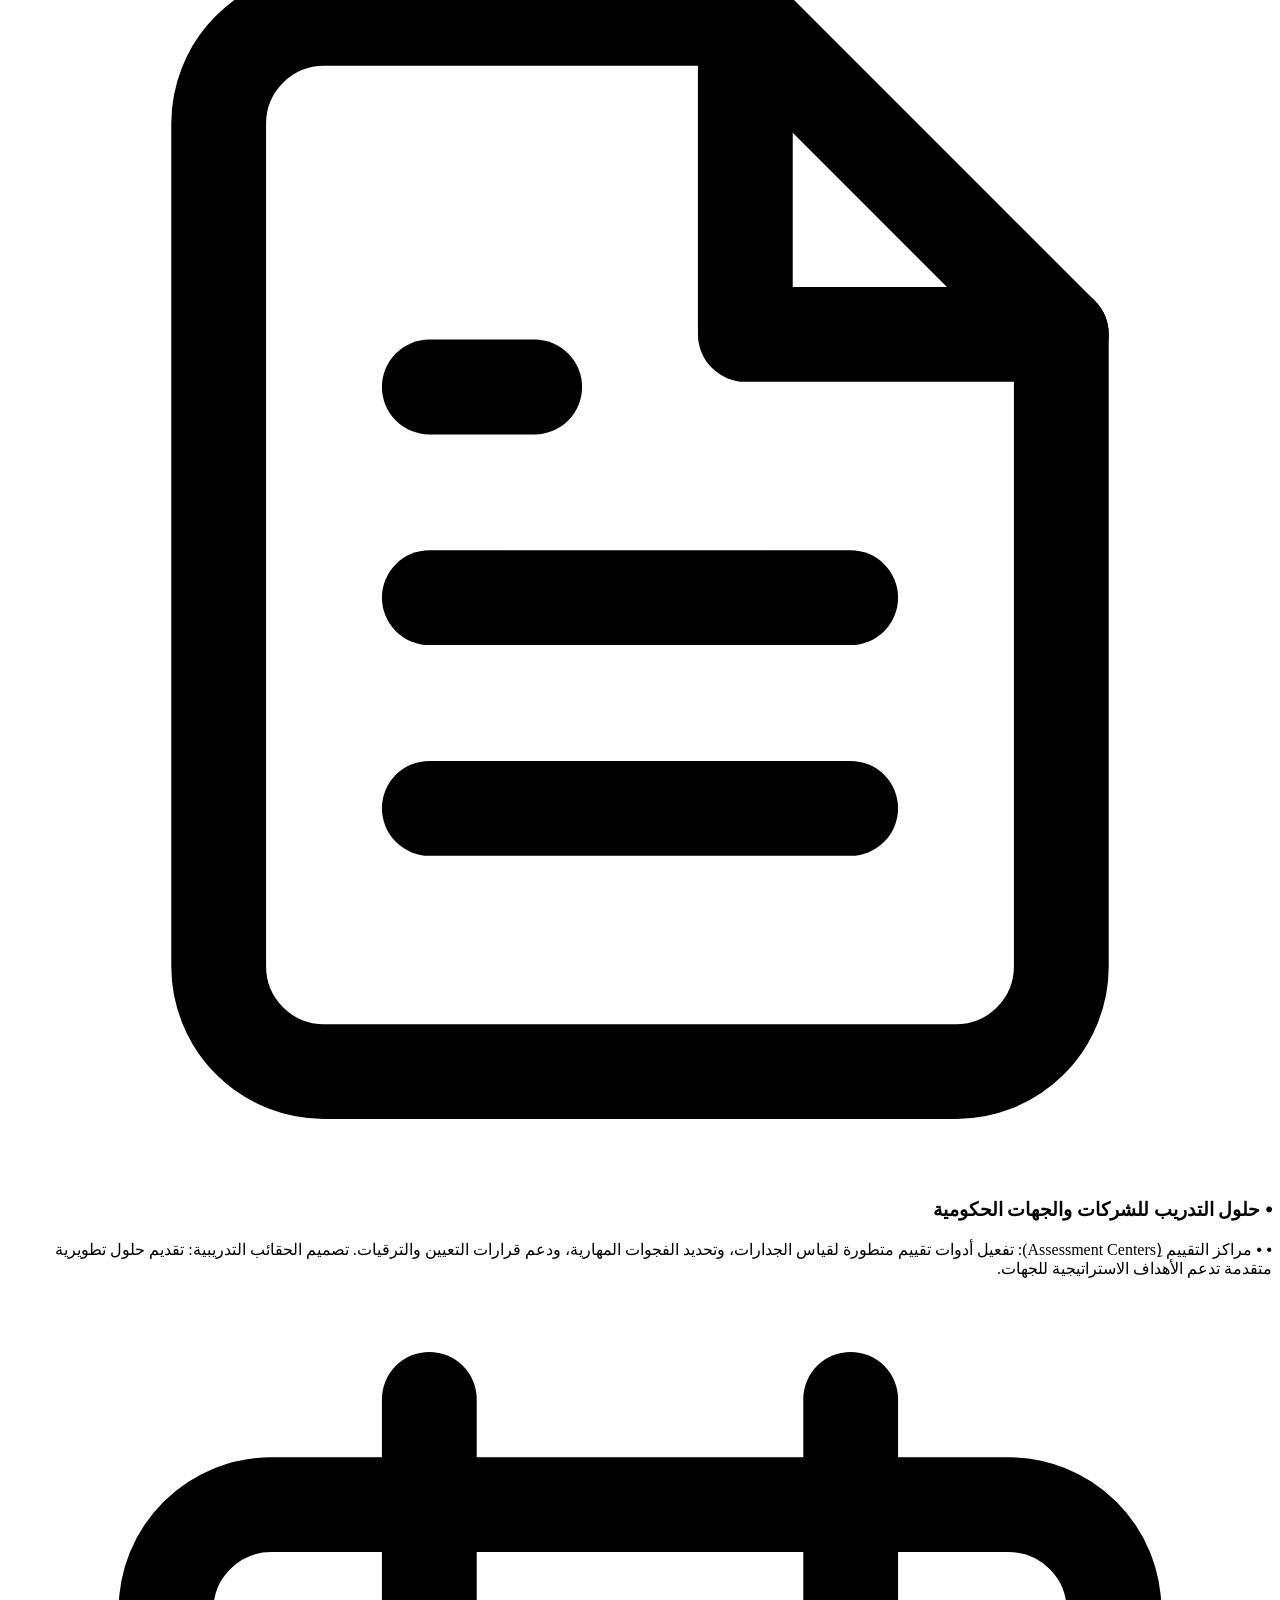
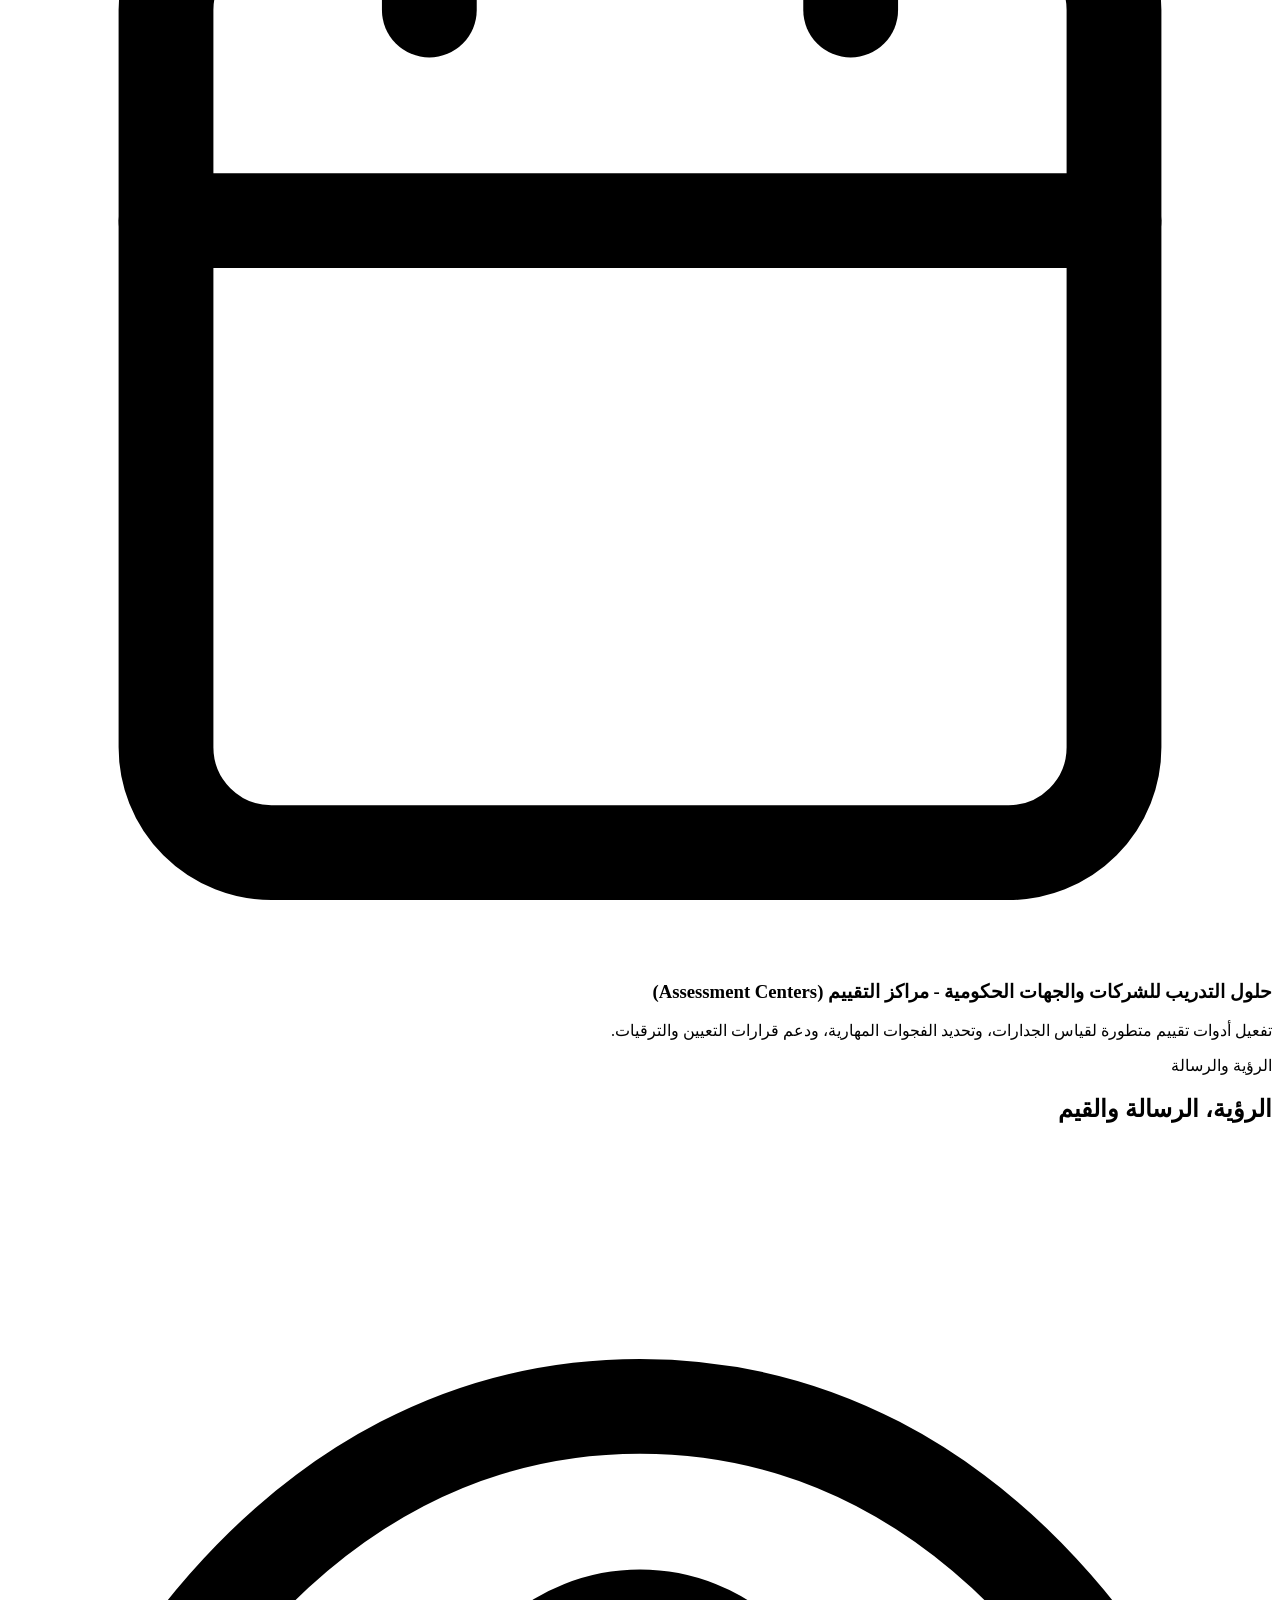
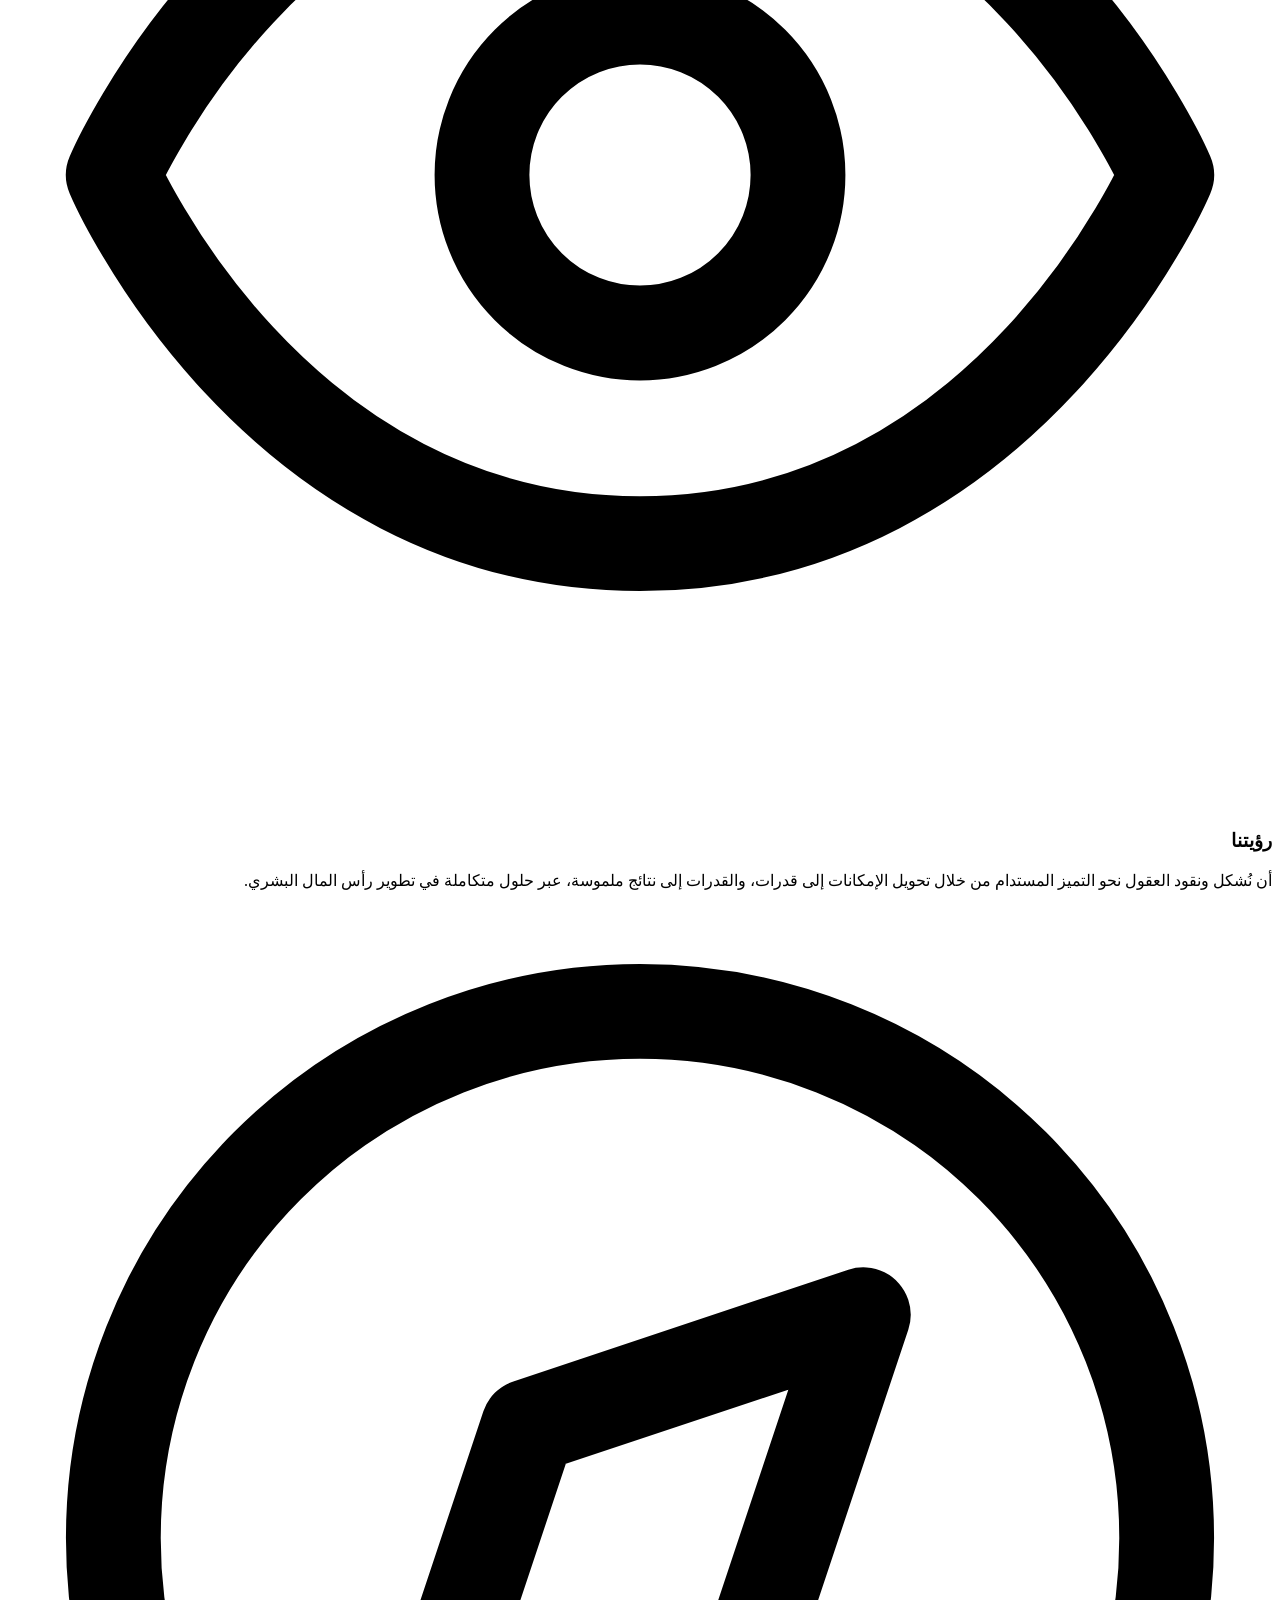
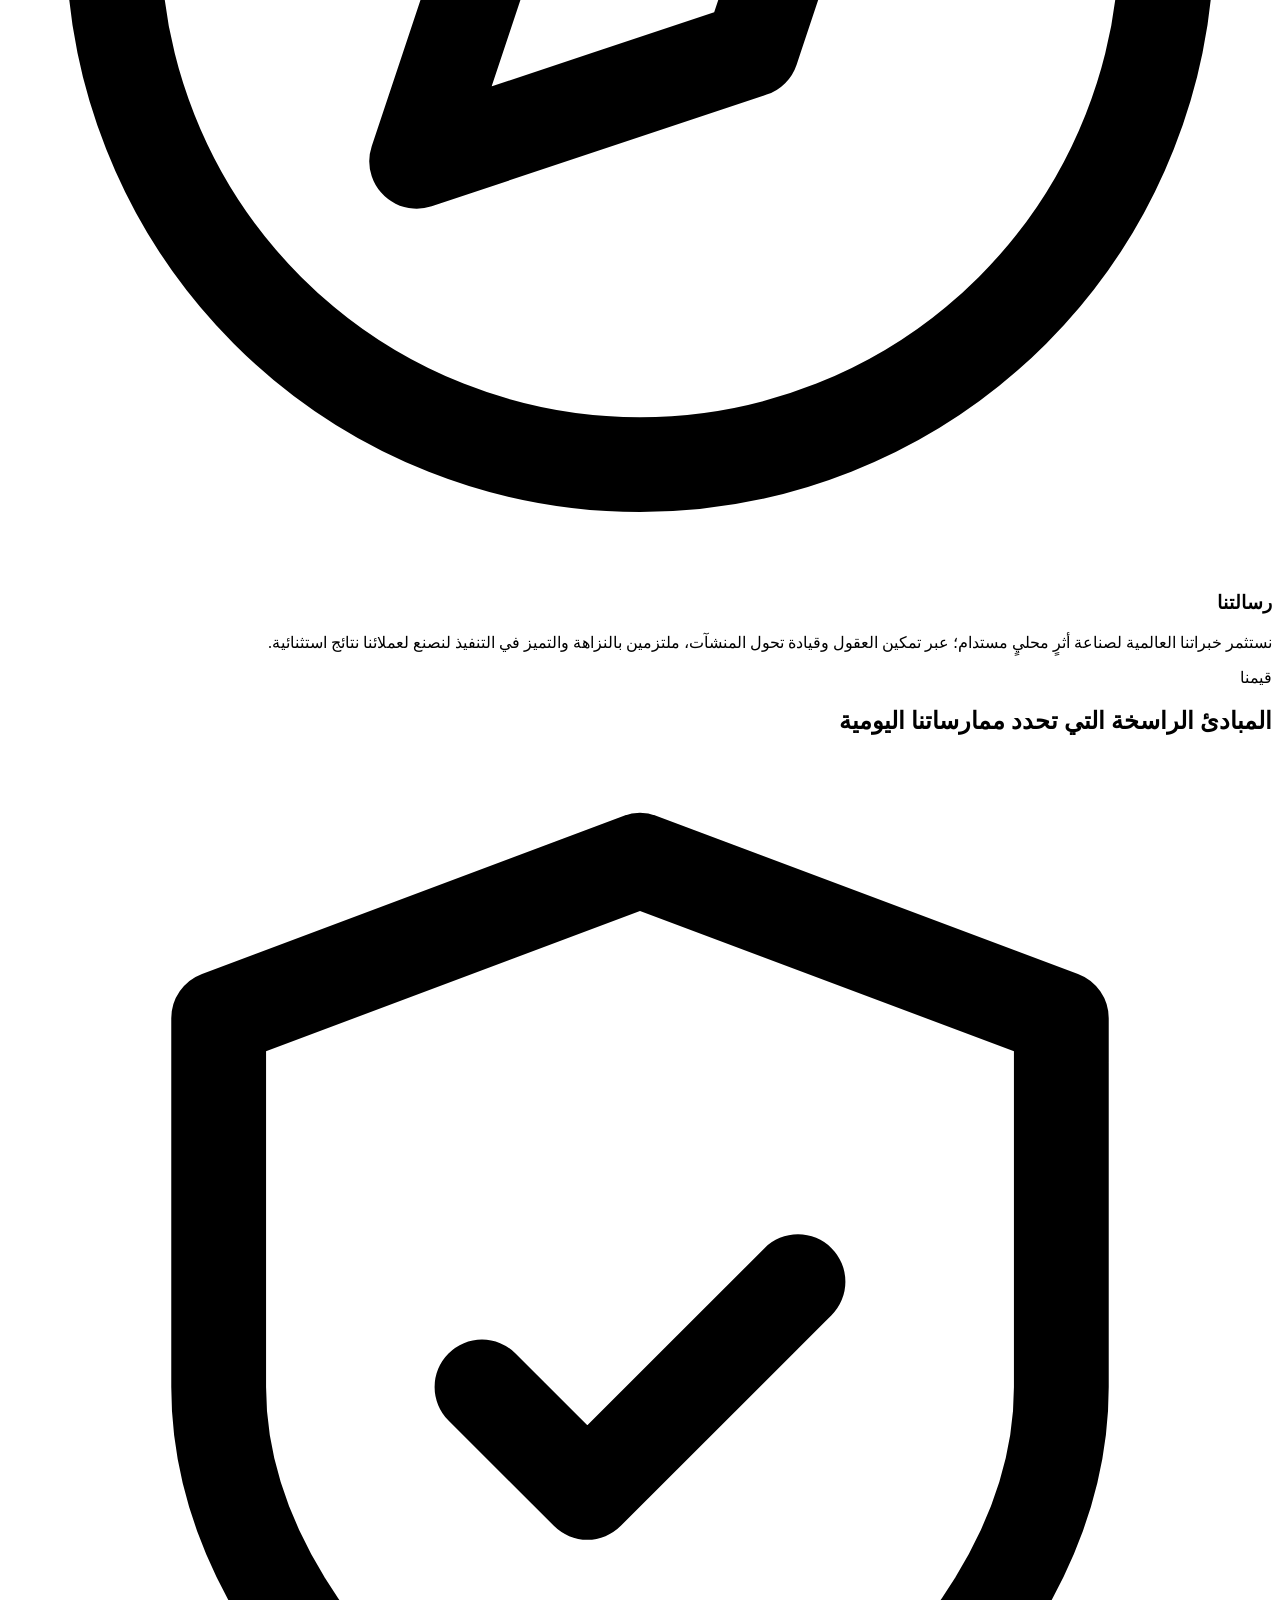
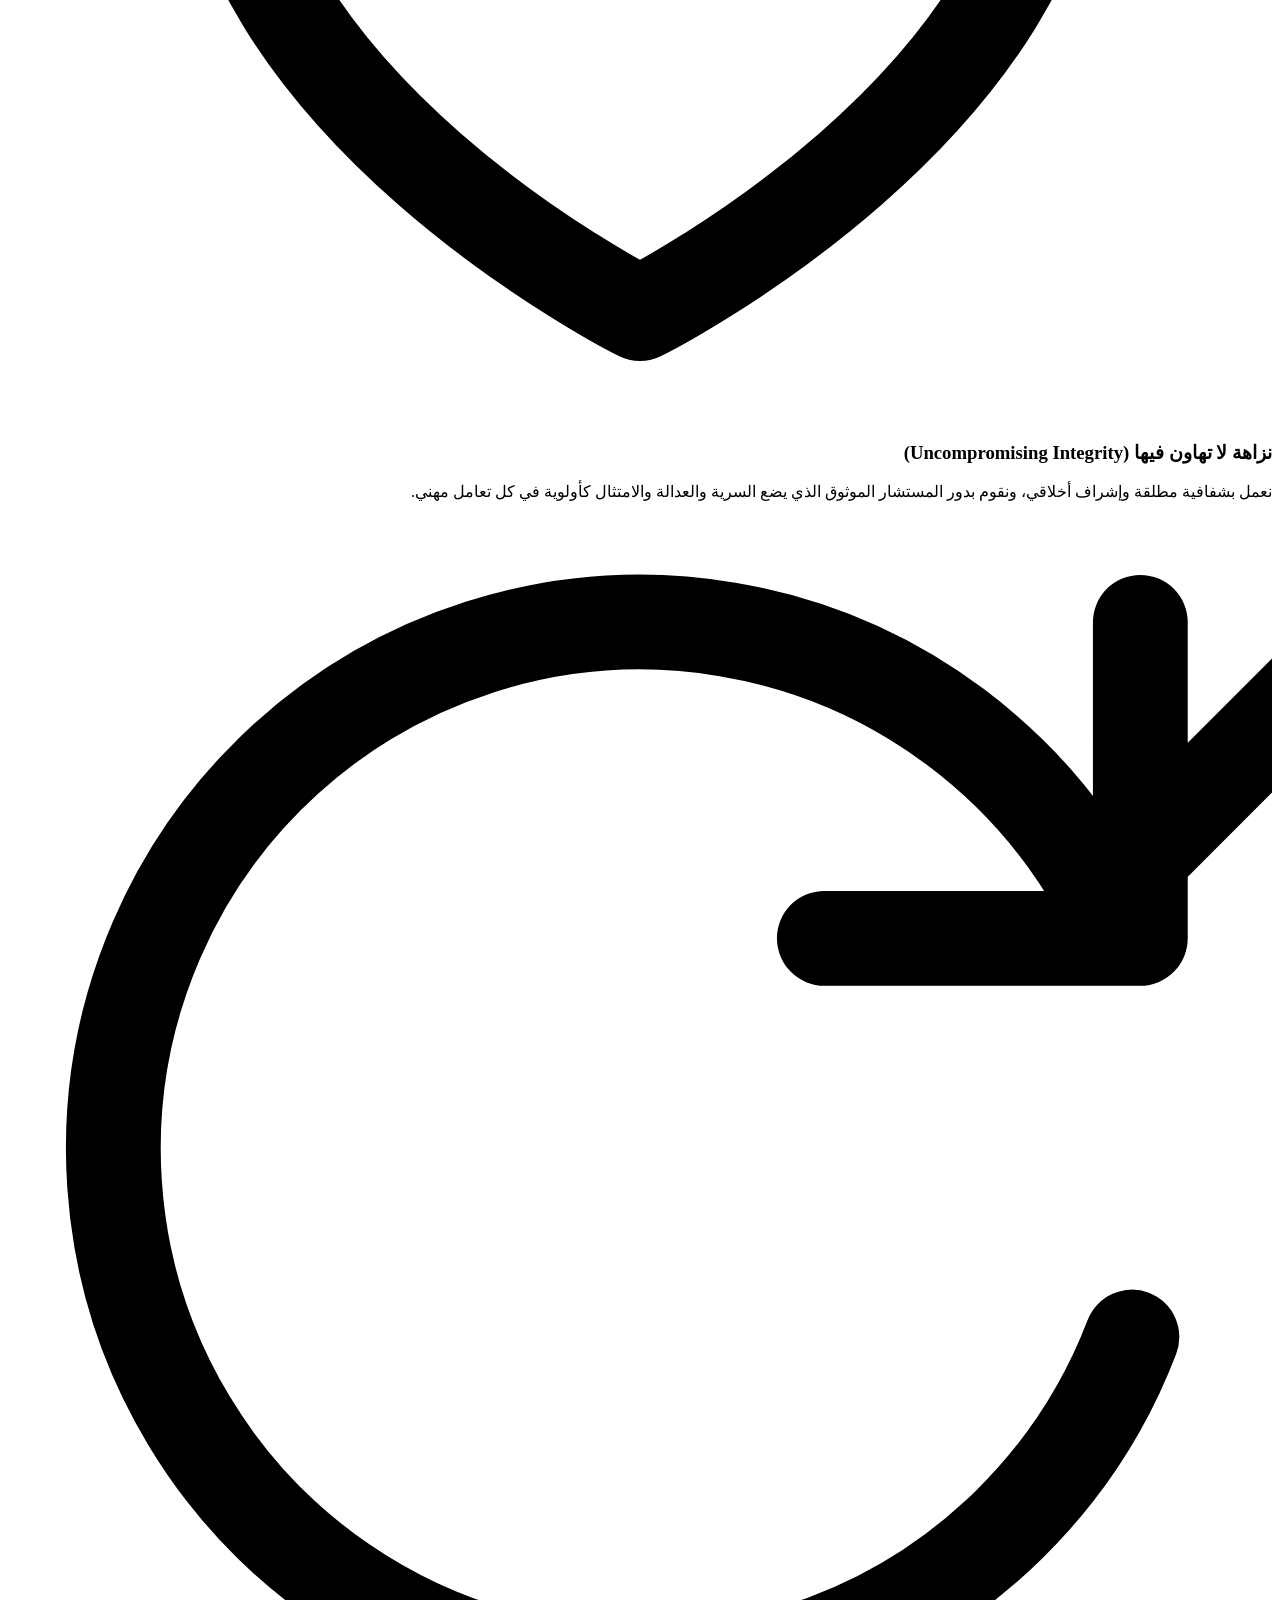
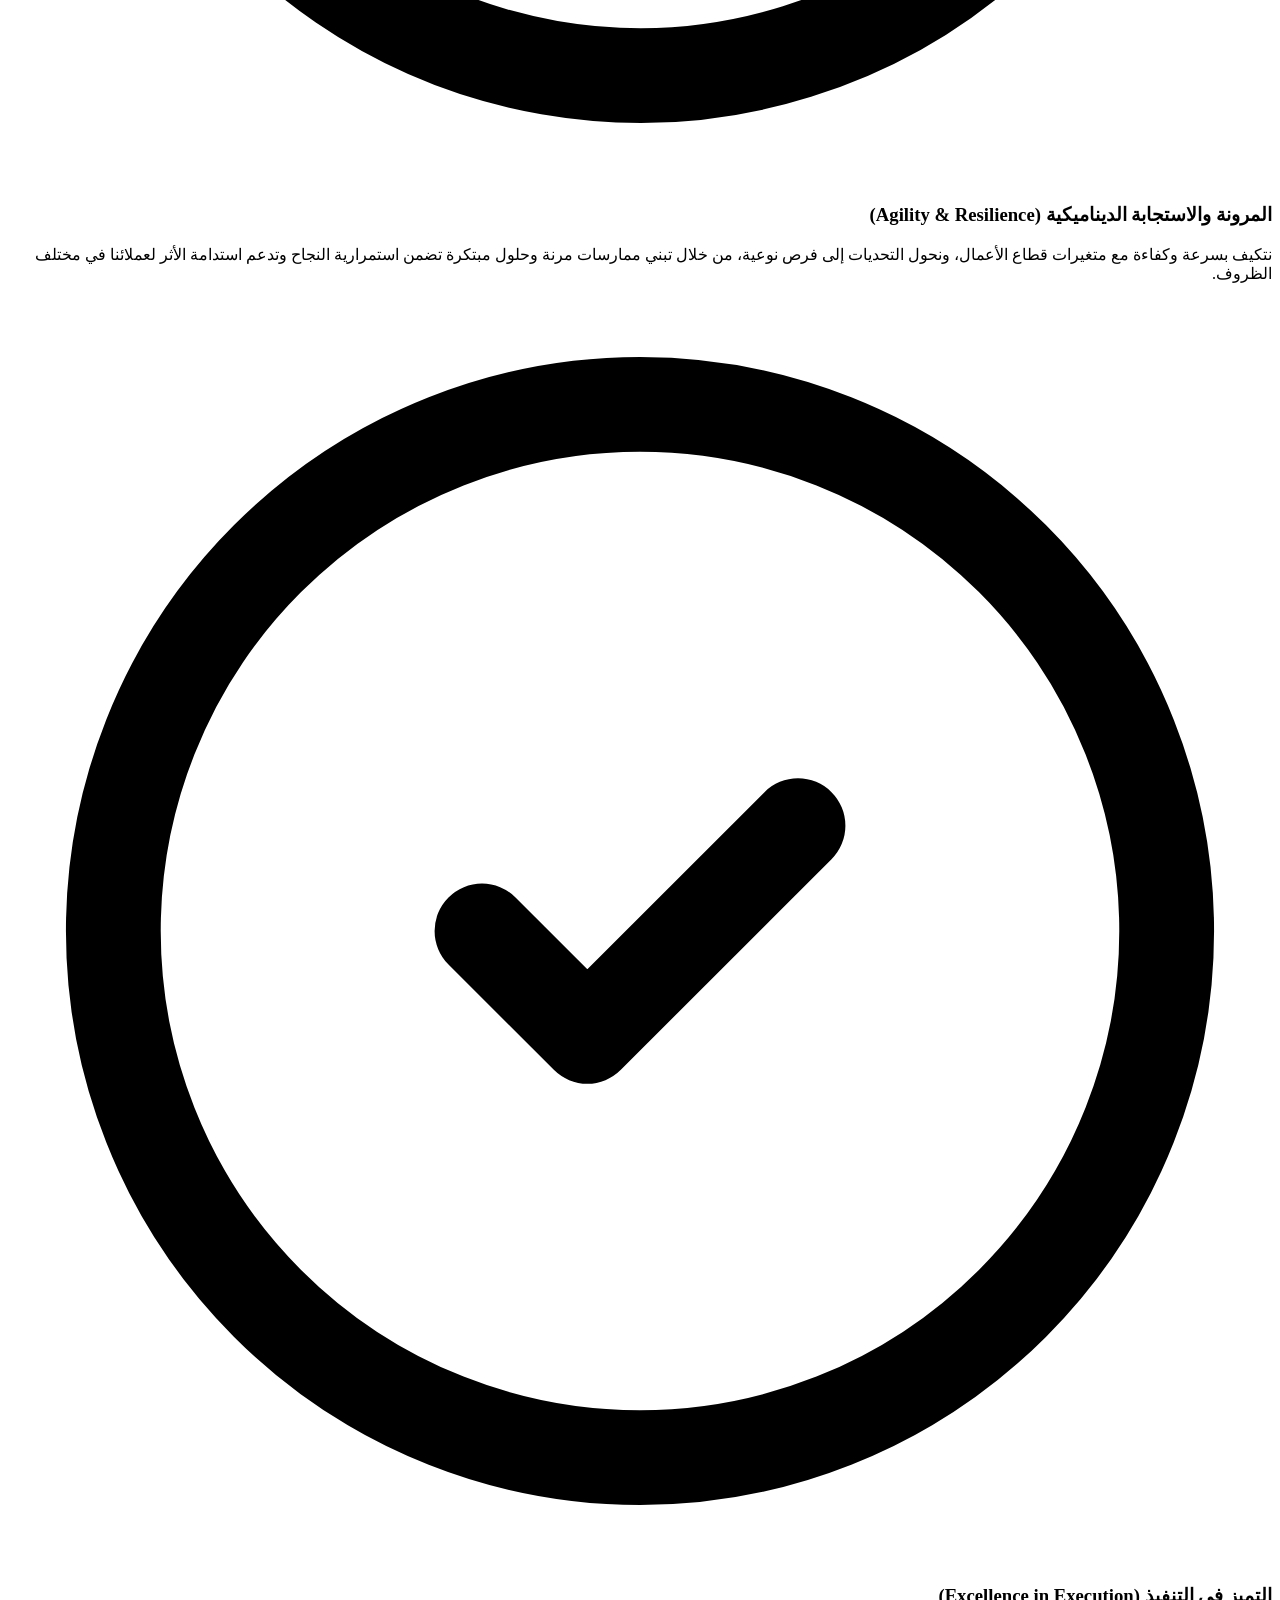
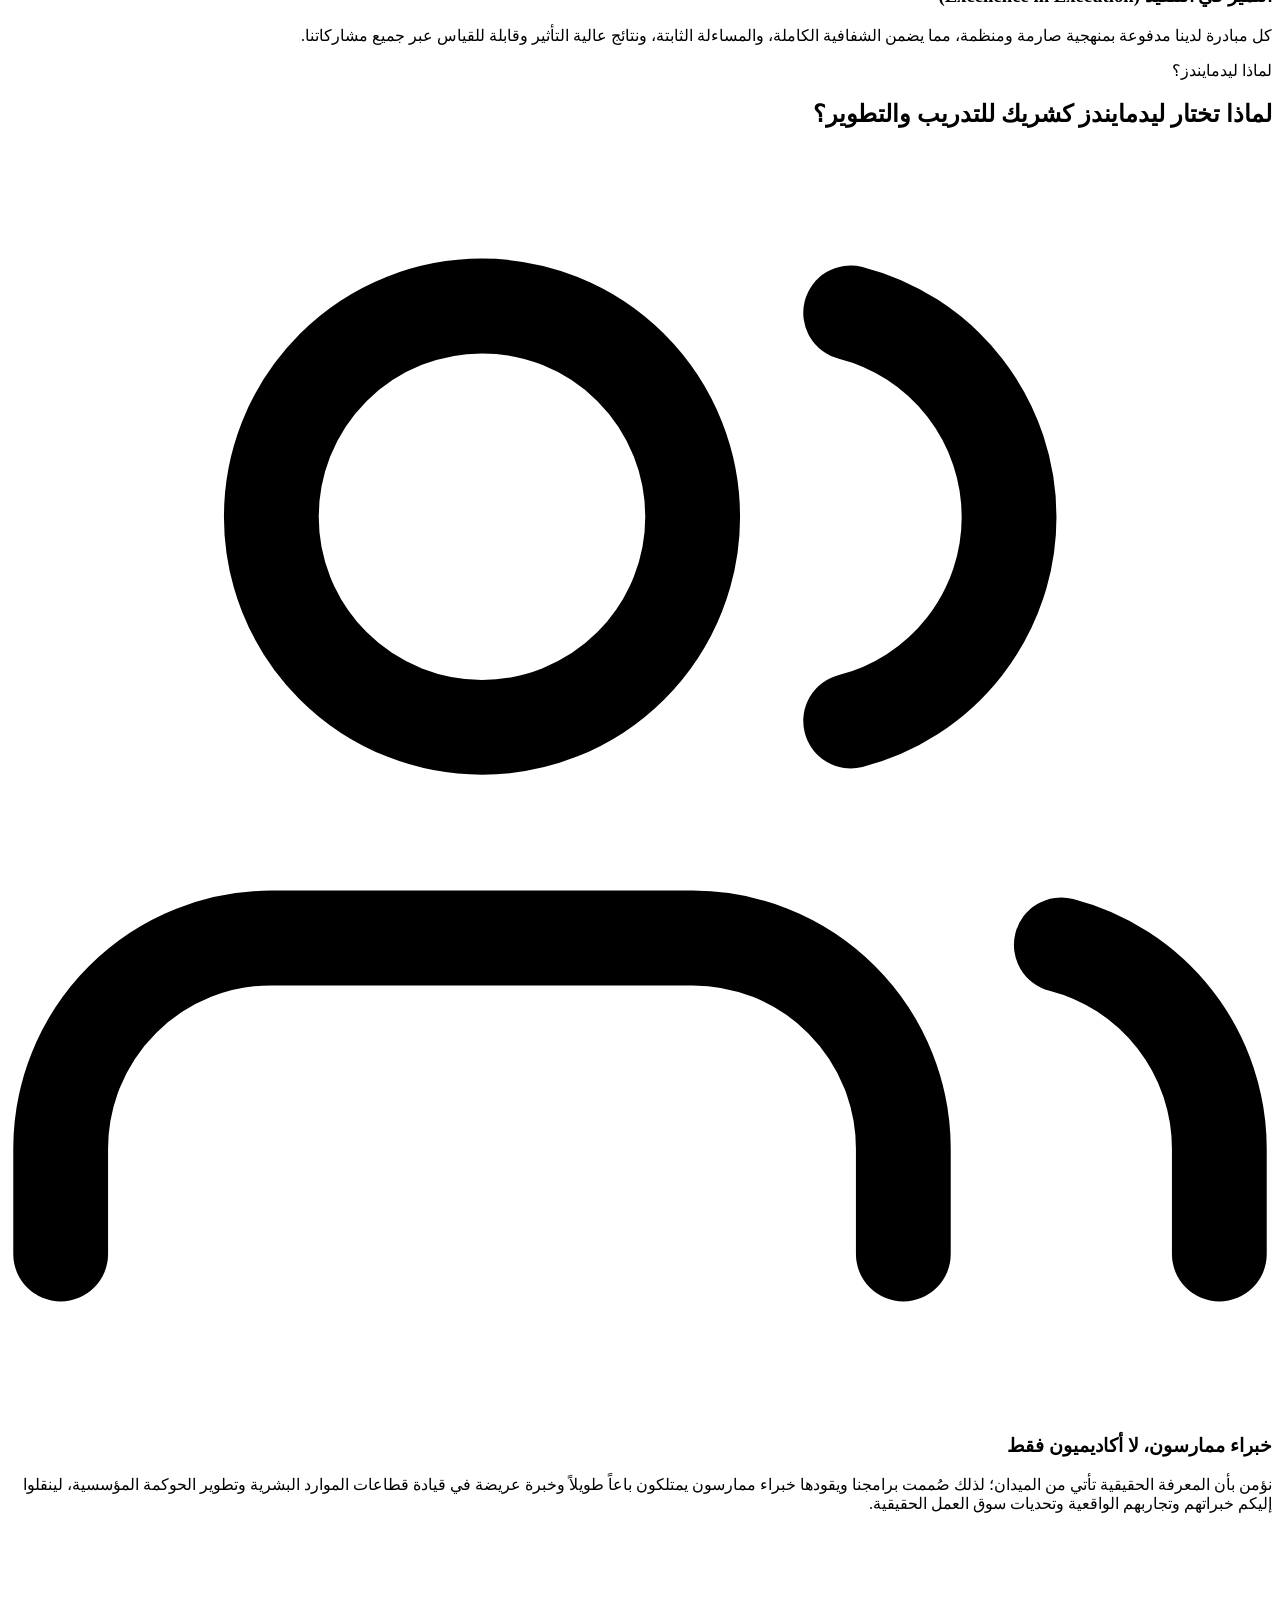
==== commit 46c21783: "index.html" ====
--- a/index.html
+++ b/index.html
@@ -1,1104 +1,620 @@
 <!doctype html>
-<html lang="en">
+<html lang="ar" dir="rtl">
 <head>
-  <meta charset="UTF-8">
-  <meta name="viewport" content="width=device-width, initial-scale=1.0">
-  <title>Lead Mines | Leadership and Capability Development</title>
-  <meta name="description" content="Lead Mines helps organizations build stronger leaders, smarter learning journeys, and practical capability development systems.">
-  <style>
-    :root {
-      --bg: #f5f1ea;
-      --surface: #fffdf9;
-      --surface-alt: #f0e8dd;
-      --surface-dark: #173248;
-      --text: #1d2935;
-      --muted: #667483;
-      --line: #ded4c6;
-      --primary: #c36a3d;
-      --primary-hover: #a9562c;
-      --secondary: #1f7f78;
-      --secondary-hover: #17645f;
-      --accent: #f2b880;
-      --success: #e5f5ef;
-      --shadow: 0 18px 45px rgba(17, 32, 47, 0.10);
-      --shadow-soft: 0 10px 24px rgba(17, 32, 47, 0.08);
-      --radius-sm: 14px;
-      --radius-md: 22px;
-      --radius-lg: 32px;
-      --space-1: 0.25rem;
-      --space-2: 0.5rem;
-      --space-3: 0.75rem;
-      --space-4: 1rem;
-      --space-5: 1.25rem;
-      --space-6: 1.5rem;
-      --space-7: 2rem;
-      --space-8: 2.5rem;
-      --space-9: 3rem;
-      --space-10: 4rem;
-      --container: min(1160px, calc(100% - 1.5rem));
-      --header-h: 72px;
-      --font-sans: "Segoe UI", Tahoma, Geneva, Verdana, sans-serif;
-    }
-
-    * {
-      box-sizing: border-box;
-    }
-
-    html {
-      scroll-behavior: smooth;
-    }
-
-    body {
-      margin: 0;
-      font-family: var(--font-sans);
-      color: var(--text);
-      background:
-        radial-gradient(circle at top left, rgba(195, 106, 61, 0.16), transparent 24rem),
-        radial-gradient(circle at top right, rgba(31, 127, 120, 0.12), transparent 22rem),
-        linear-gradient(180deg, var(--bg) 0%, #efe6d9 100%);
-      line-height: 1.7;
-      overflow-x: hidden;
-    }
-
-    img {
-      display: block;
-      max-width: 100%;
-    }
-
-    a {
-      color: inherit;
-      text-decoration: none;
-    }
-
-    button,
-    input,
-    textarea,
-    select {
-      font: inherit;
-    }
-
-    .container {
-      width: var(--container);
-      margin-inline: auto;
-    }
-
-    .section {
-      padding: var(--space-8) 0;
-    }
-
-    .eyebrow {
-      display: inline-flex;
-      align-items: center;
-      gap: var(--space-2);
-      padding: 0.45rem 0.85rem;
-      border-radius: 999px;
-      background: rgba(195, 106, 61, 0.12);
-      color: var(--primary-hover);
-      font-size: 0.8rem;
-      font-weight: 700;
-      letter-spacing: 0.02em;
-    }
-
-    .section-head {
-      display: grid;
-      gap: var(--space-3);
-      margin-bottom: var(--space-6);
-    }
-
-    .section-head h2,
-    .section-head h3,
-    .hero-copy h1,
-    .cta-copy h2 {
-      margin: 0;
-      line-height: 1.05;
-      letter-spacing: -0.03em;
-    }
-
-    .section-head p,
-    .hero-copy p,
-    .card p,
-    .muted {
-      margin: 0;
-      color: var(--muted);
-    }
-
-    .site-header {
-      position: sticky;
-      top: 0;
-      z-index: 100;
-      height: var(--header-h);
-      border-bottom: 1px solid rgba(222, 212, 198, 0.75);
-      backdrop-filter: blur(18px);
-      background: rgba(245, 241, 234, 0.82);
-    }
-
-    .header-inner {
-      display: flex;
-      align-items: center;
-      justify-content: space-between;
-      gap: var(--space-4);
-      min-height: var(--header-h);
-    }
-
-    .brand {
-      display: inline-flex;
-      align-items: center;
-      gap: var(--space-3);
-      min-width: 0;
-    }
-
-    .brand-mark {
-      display: grid;
-      place-items: center;
-      width: 2.8rem;
-      height: 2.8rem;
-      border-radius: 1rem;
-      color: #fff;
-      font-weight: 800;
-      background: linear-gradient(135deg, var(--primary), var(--secondary));
-      box-shadow: var(--shadow-soft);
-      flex-shrink: 0;
-    }
-
-    .brand-copy {
-      min-width: 0;
-    }
-
-    .brand-copy strong,
-    .brand-copy span {
-      display: block;
-      white-space: nowrap;
-      overflow: hidden;
-      text-overflow: ellipsis;
-    }
-
-    .brand-copy strong {
-      font-size: 0.98rem;
-    }
-
-    .brand-copy span {
-      font-size: 0.78rem;
-      color: var(--muted);
-    }
-
-    .nav-toggle {
-      display: inline-flex;
-      align-items: center;
-      justify-content: center;
-      width: 2.8rem;
-      height: 2.8rem;
-      border: 1px solid var(--line);
-      border-radius: 1rem;
-      background: var(--surface);
-      color: var(--text);
-      cursor: pointer;
-      box-shadow: var(--shadow-soft);
-    }
-
-    .nav-toggle svg {
-      width: 1.2rem;
-      height: 1.2rem;
-    }
-
-    .site-nav {
-      position: fixed;
-      inset: var(--header-h) 0 auto 0;
-      padding: 0.85rem;
-      background: transparent;
-      pointer-events: none;
-      opacity: 0;
-      transform: translateY(-0.5rem);
-      transition: opacity 180ms ease, transform 180ms ease;
-    }
-
-    .site-nav.open {
-      opacity: 1;
-      transform: translateY(0);
-      pointer-events: auto;
-    }
-
-    .nav-panel {
-      display: grid;
-      gap: var(--space-4);
-      padding: var(--space-4);
-      border: 1px solid var(--line);
-      border-radius: var(--radius-md);
-      background: rgba(255, 253, 249, 0.97);
-      box-shadow: var(--shadow);
-    }
-
-    .nav-links,
-    .nav-actions {
-      display: grid;
-      gap: 0.65rem;
-    }
-
-    .nav-links a {
-      padding: 0.8rem 0.9rem;
-      border-radius: 0.9rem;
-      font-weight: 600;
-      color: var(--text);
-    }
-
-    .nav-links a:hover,
-    .nav-links a:focus-visible {
-      background: var(--surface-alt);
-      outline: none;
-    }
-
-    .button {
-      display: inline-flex;
-      align-items: center;
-      justify-content: center;
-      gap: 0.5rem;
-      min-height: 2.95rem;
-      padding: 0.8rem 1.1rem;
-      border: 1px solid transparent;
-      border-radius: 999px;
-      font-weight: 700;
-      font-size: 0.95rem;
-      line-height: 1;
-      cursor: pointer;
-      transition: transform 140ms ease, background-color 140ms ease, border-color 140ms ease, box-shadow 140ms ease;
-      width: 100%;
-    }
-
-    .button:hover {
-      transform: translateY(-1px);
-    }
-
-    .button:active {
-      transform: translateY(0);
-    }
-
-    .button-primary {
-      color: #fff;
-      background: linear-gradient(135deg, var(--primary), var(--primary-hover));
-      box-shadow: var(--shadow-soft);
-    }
-
-    .button-primary:hover {
-      background: linear-gradient(135deg, var(--primary-hover), #934a24);
-    }
-
-    .button-secondary {
-      color: var(--text);
-      background: var(--surface);
-      border-color: var(--line);
-    }
-
-    .button-secondary:hover {
-      background: var(--surface-alt);
-    }
-
-    .button-ghost {
-      color: var(--secondary);
-      background: rgba(31, 127, 120, 0.08);
-    }
-
-    .hero {
-      padding: calc(var(--space-8) + var(--space-2)) 0 var(--space-7);
-    }
-
-    .hero-grid {
-      display: grid;
-      gap: var(--space-5);
-      align-items: center;
-    }
-
-    .hero-copy,
-    .hero-visual,
-    .card,
-    .highlight,
-    .cta-box,
-    .contact-panel,
-    .footer-card {
-      border: 1px solid rgba(222, 212, 198, 0.82);
-      border-radius: var(--radius-lg);
-      background: rgba(255, 253, 249, 0.84);
-      box-shadow: var(--shadow);
-      backdrop-filter: blur(14px);
-    }
-
-    .hero-copy,
-    .card,
-    .highlight,
-    .cta-box,
-    .contact-panel,
-    .footer-card {
-      padding: var(--space-5);
-    }
-
-    .hero-copy {
-      display: grid;
-      gap: var(--space-4);
-      overflow: hidden;
-      position: relative;
-    }
-
-    .hero-copy::after {
-      content: "";
-      position: absolute;
-      right: -4rem;
-      bottom: -4rem;
-      width: 11rem;
-      height: 11rem;
-      border-radius: 50%;
-      background: radial-gradient(circle, rgba(31, 127, 120, 0.18), transparent 66%);
-    }
-
-    .hero-copy h1 {
-      font-size: clamp(2rem, 7vw, 4.9rem);
-    }
-
-    .hero-copy .lead {
-      font-size: clamp(1rem, 3vw, 1.2rem);
-      color: #41515f;
-    }
-
-    .hero-actions {
-      display: grid;
-      gap: 0.75rem;
-    }
-
-    .hero-pills {
-      display: flex;
-      flex-wrap: wrap;
-      gap: 0.55rem;
-    }
-
-    .pill {
-      display: inline-flex;
-      align-items: center;
-      justify-content: center;
-      padding: 0.55rem 0.8rem;
-      border-radius: 999px;
-      background: rgba(31, 127, 120, 0.10);
-      color: var(--surface-dark);
-      font-size: 0.82rem;
-      font-weight: 700;
-    }
-
-    .hero-visual {
-      position: relative;
-      overflow: hidden;
-      padding: 0;
-    }
-
-    .hero-visual img {
-      width: 100%;
-      min-height: 20rem;
-      object-fit: cover;
-    }
-
-    .hero-overlay {
-      position: absolute;
-      left: 1rem;
-      right: 1rem;
-      bottom: 1rem;
-      padding: 1rem;
-      border-radius: 1.25rem;
-      background: rgba(23, 50, 72, 0.88);
-      color: #edf5fb;
-    }
-
-    .hero-overlay p {
-      margin: 0.35rem 0 0;
-      color: rgba(237, 245, 251, 0.8);
-      font-size: 0.92rem;
-    }
-
-    .stats-grid,
-    .cards-grid,
-    .process-grid,
-    .footer-grid {
-      display: grid;
-      gap: var(--space-4);
-    }
-
-    .stats-grid {
-      margin-top: var(--space-5);
-    }
-
-    .stat {
-      padding: var(--space-5);
-      border: 1px solid var(--line);
-      border-radius: var(--radius-md);
-      background: rgba(255, 253, 249, 0.82);
-      box-shadow: var(--shadow-soft);
-    }
-
-    .stat strong {
-      display: block;
-      font-size: 2rem;
-      line-height: 1;
-      margin-bottom: 0.4rem;
-      color: var(--surface-dark);
-    }
-
-    .card h3,
-    .card h4,
-    .highlight h3,
-    .cta-copy h2,
-    .contact-panel h3,
-    .footer-card h4 {
-      margin: 0 0 0.75rem;
-      line-height: 1.15;
-    }
-
-    .card ul,
-    .contact-list {
-      margin: 0;
-      padding-left: 1.1rem;
-      color: var(--muted);
-    }
-
-    .highlight {
-      display: grid;
-      gap: var(--space-4);
-    }
-
-    .media-grid {
-      display: grid;
-      gap: var(--space-3);
-      grid-template-columns: repeat(2, minmax(0, 1fr));
-    }
-
-    .media-grid img {
-      width: 100%;
-      aspect-ratio: 1 / 1;
-      object-fit: cover;
-      border-radius: 1.25rem;
-    }
-
-    .process-card {
-      position: relative;
-      padding-top: 3.75rem;
-    }
-
-    .process-index {
-      position: absolute;
-      top: 1.1rem;
-      left: 1.25rem;
-      color: var(--primary);
-      font-size: 0.95rem;
-      font-weight: 800;
-      letter-spacing: 0.08em;
-    }
-
-    .cta-wrap {
-      display: grid;
-      gap: var(--space-4);
-    }
-
-    .cta-box {
-      display: grid;
-      gap: var(--space-5);
-    }
-
-    .cta-copy {
-      display: grid;
-      gap: var(--space-3);
-    }
-
-    .form-grid {
-      display: grid;
-      gap: 0.85rem;
-    }
-
-    .input,
-    .textarea {
-      width: 100%;
-      border: 1px solid var(--line);
-      border-radius: 1rem;
-      background: var(--surface);
-      color: var(--text);
-      padding: 0.9rem 1rem;
-      min-height: 3rem;
-    }
-
-    .textarea {
-      min-height: 7.5rem;
-      resize: vertical;
-    }
-
-    .contact-grid {
-      display: grid;
-      gap: var(--space-4);
-    }
-
-    .contact-points {
-      display: grid;
-      gap: 0.7rem;
-    }
-
-    .contact-chip {
-      display: block;
-      padding: 0.85rem 0.95rem;
-      border: 1px solid var(--line);
-      border-radius: 1rem;
-      background: var(--surface);
-      color: var(--muted);
-    }
-
-    .social-row {
-      display: flex;
-      flex-wrap: wrap;
-      gap: 0.75rem;
-    }
-
-    .social-row a {
-      display: inline-flex;
-      align-items: center;
-      justify-content: center;
-      min-width: 2.8rem;
-      min-height: 2.8rem;
-      padding: 0.75rem 1rem;
-      border-radius: 999px;
-      border: 1px solid var(--line);
-      background: var(--surface);
-      font-weight: 700;
-    }
-
-    .footer {
-      padding: 0 0 var(--space-7);
-    }
-
-    .footer-grid {
-      padding-top: var(--space-3);
-    }
-
-    .footer-card p,
-    .footer-card li,
-    .footer-card a {
-      color: var(--muted);
-    }
-
-    .footer-links {
-      display: grid;
-      gap: 0.65rem;
-    }
-
-    .footer-bottom {
-      display: flex;
-      flex-direction: column;
-      gap: 0.35rem;
-      padding-top: var(--space-5);
-      color: var(--muted);
-      font-size: 0.92rem;
-    }
-
-    .floating-bar {
-      position: fixed;
-      left: 0.65rem;
-      right: 0.65rem;
-      bottom: 0.65rem;
-      z-index: 90;
-      display: grid;
-      grid-template-columns: repeat(2, minmax(0, 1fr));
-      gap: 0.55rem;
-      padding: 0.55rem;
-      border: 1px solid rgba(222, 212, 198, 0.86);
-      border-radius: 1.25rem;
-      background: rgba(255, 253, 249, 0.94);
-      box-shadow: var(--shadow);
-      backdrop-filter: blur(14px);
-    }
-
-    .floating-bar .button {
-      min-height: 2.55rem;
-      padding: 0.7rem 0.75rem;
-      font-size: 0.85rem;
-    }
-
-    @media (min-width: 600px) {
-      :root {
-        --container: min(1160px, calc(100% - 2rem));
-      }
-
-      .hero-actions,
-      .nav-actions {
-        grid-template-columns: repeat(2, minmax(0, 1fr));
-      }
-
-      .stats-grid,
-      .cards-grid,
-      .process-grid,
-      .footer-grid {
-        grid-template-columns: repeat(2, minmax(0, 1fr));
-      }
-
-      .form-grid {
-        grid-template-columns: repeat(2, minmax(0, 1fr));
-      }
-
-      .form-grid .full {
-        grid-column: 1 / -1;
-      }
-
-      .contact-grid {
-        grid-template-columns: repeat(2, minmax(0, 1fr));
-      }
-    }
-
-    @media (min-width: 900px) {
-      :root {
-        --container: min(1160px, calc(100% - 3rem));
-      }
-
-      .nav-toggle {
-        display: none;
-      }
-
-      .site-nav {
-        position: static;
-        inset: auto;
-        padding: 0;
-        opacity: 1;
-        transform: none;
-        pointer-events: auto;
-      }
-
-      .nav-panel {
-        display: flex;
-        align-items: center;
-        gap: 1rem;
-        padding: 0;
-        border: 0;
-        border-radius: 0;
-        background: transparent;
-        box-shadow: none;
-      }
-
-      .nav-links {
-        display: flex;
-        align-items: center;
-        gap: 0.35rem;
-      }
-
-      .nav-actions {
-        display: flex;
-        align-items: center;
-        gap: 0.75rem;
-      }
-
-      .nav-actions .button,
-      .nav-links .button,
-      .button {
-        width: auto;
-      }
-
-      .hero {
-        padding: var(--space-10) 0 var(--space-8);
-      }
-
-      .hero-grid,
-      .cta-wrap {
-        grid-template-columns: 1.02fr 0.98fr;
-      }
-
-      .hero-copy,
-      .hero-visual,
-      .cta-box {
-        min-height: 100%;
-      }
-
-      .stats-grid {
-        grid-template-columns: repeat(4, minmax(0, 1fr));
-      }
-
-      .cards-grid,
-      .process-grid {
-        grid-template-columns: repeat(3, minmax(0, 1fr));
-      }
-
-      .footer-grid {
-        grid-template-columns: 1.2fr 1fr 1fr 1fr;
-      }
-
-      .floating-bar {
-        left: auto;
-        right: 1rem;
-        bottom: 1rem;
-        width: min(23rem, calc(100vw - 2rem));
-      }
-    }
-
-    @media (min-width: 1200px) {
-      .section {
-        padding: var(--space-9) 0;
-      }
-
-      .hero-copy,
-      .card,
-      .highlight,
-      .cta-box,
-      .contact-panel,
-      .footer-card {
-        padding: var(--space-6);
-      }
-    }
-
-    @media (prefers-reduced-motion: reduce) {
-      html {
-        scroll-behavior: auto;
-      }
-
-      *,
-      *::before,
-      *::after {
-        transition: none !important;
-        animation: none !important;
-      }
-    }
-  </style>
+    <meta charset="UTF-8">
+    <meta name="viewport" content="width=device-width, initial-scale=1.0">
+    <title>من نحن | ليدمايندز لتطوير القيادات وبناء القدرات</title>
+    <meta name="description" content="تعرف على ليدمايندز، الشريك الاستراتيجي الرائد في قطاع التدريب والتطوير وتأهيل الشهادات المهنية الدولية وتطوير القيادات وتفعيل الاستراتيجية.">
+    <meta name="keywords" content="من نحن, LeadMinds, موارد بشرية, تدريب, تطوير مؤسسي">
+    <meta property="og:title" content="من نحن | LeadMinds لحلول الموارد البشرية والتدريب">
+    <meta property="og:description" content="تعرف على LeadMinds، شركة متخصصة في حلول الموارد البشرية والتدريب والتطوير المؤسسي، تساعد الشركات على بناء فرق عمل قوية وتحقيق نمو مستدام.">
+    <meta property="og:type" content="website">
+    <meta property="og:image" content="assets/images/hero-home/hero-2.png">
+    <meta property="og:url" content="about.html">
+    <link rel="canonical" href="about.html">
+    <link rel="preconnect" href="https://fonts.googleapis.com">
+    <link rel="preconnect" href="https://fonts.gstatic.com" crossorigin>
+    <link href="https://fonts.googleapis.com/css2?family=Cairo:wght@300;400;500;600;700;800&display=swap" rel="stylesheet">
+    <link rel="stylesheet" href="assets/css/main.css?v=3.3">
+    <script defer src="assets/js/main.js?v=3.3"></script>
+    <script defer src="assets/js/about-animations.js?v=1.4"></script></script>
+    <script async src="https://www.googletagmanager.com/gtag/js?id=G-XXXXXXXXXX"></script>
+    <script>
+        window.dataLayer = window.dataLayer || [];
+        function gtag(){dataLayer.push(arguments);}
+        gtag('js', new Date());
+        gtag('config', 'G-XXXXXXXXXX');
+    </script>
 </head>
-<body>
-  <header class="site-header">
-    <div class="container header-inner">
-      <a class="brand" href="#home" aria-label="Lead Mines home">
-        <span class="brand-mark">LM</span>
-        <span class="brand-copy">
-          <strong>Lead Mines</strong>
-          <span>Leadership and Capability Development</span>
-        </span>
-      </a>
-
-      <button class="nav-toggle" type="button" aria-expanded="false" aria-controls="site-nav" data-nav-toggle>
-        <svg viewBox="0 0 24 24" fill="none" aria-hidden="true">
-          <path d="M4 7h16M4 12h16M4 17h16" stroke="currentColor" stroke-width="1.8" stroke-linecap="round"/>
-        </svg>
-      </button>
-
-      <nav class="site-nav" id="site-nav" data-nav>
-        <div class="nav-panel">
-          <div class="nav-links">
-            <a href="#home">Home</a>
-            <a href="#services">Services</a>
-            <a href="#programs">Programs</a>
-            <a href="#insights">Insights</a>
-            <a href="#contact">Contact</a>
-          </div>
-          <div class="nav-actions">
-            <a class="button button-secondary" href="tel:01556969501">Call Now</a>
-            <a class="button button-primary" href="#contact">Book a Call</a>
-          </div>
-        </div>
-      </nav>
+<body class="about-page" data-theme="light">
+<header class="site-header premium-header">
+        <div class="container header-shell">
+            <a class="brand brand-saas" href="index.html" aria-label="العودة إلى الرئيسية">
+                <img src="assets/images/logo.png" alt="LeadMinds Logo" style="height: 42px; width: auto; display: block;">
+            </a>
+
+            <nav class="site-nav site-nav-saas" id="site-nav" aria-label="التنقل الرئيسي" data-nav>
+                <div class="nav-panel">
+                    <div class="drawer-header">
+                        <a href="index.html" class="drawer-logo-link">
+                            <img src="assets/images/logo.png" alt="LeadMinds Logo" class="brand-img">
+                        </a>
+                        <button class="drawer-close-btn" aria-label="إغلاق القائمة" data-nav-close>
+                            <svg class="close-icon" viewBox="0 0 24 24" fill="none" stroke="currentColor" stroke-width="2.5" stroke-linecap="round" stroke-linejoin="round" aria-hidden="true" style="width: 20px; height: 20px;">
+                                <line x1="18" y1="6" x2="6" y2="18"></line>
+                                <line x1="6" y1="6" x2="18" y2="18"></line>
+                            </svg>
+                        </button>
+                    </div>
+                    <div class="drawer-content">
+                        <div class="navigation-container">
+                            <ul class="nav-list nav-list-saas">
+                                <li class="nav-item">
+                                    <a class="nav-link" href="index.html">الرئيسية</a>
+                                </li>
+                                <li class="nav-item">
+                                    <a class="nav-link is-active" href="about.html">من نحن</a>
+                                </li>
+                                <li class="nav-item nav-item-dropdown" data-nav-dropdown>
+                                    <a class="nav-link nav-dropdown-toggle" href="#" data-nav-dropdown-toggle aria-expanded="false">
+                                        الدورات
+                                        <span class="nav-dropdown-caret" aria-hidden="true">▼</span>
+                                    </a>
+                                    <div class="nav-dropdown-menu">
+                                        <a class="nav-dropdown-link" href="courses.html">جميع البرامج التدريبية</a>
+                                        <a class="nav-dropdown-link" href="specialized-programs.html">البرامج التخصصية</a>
+                                        <a class="nav-dropdown-link" href="course-hr-capability-accelerator.html">برنامج تسريع قدرات الموارد البشرية (HRCA)</a>
+                                        <a class="nav-dropdown-link" href="course-leadership-foundations-bootcamp.html">معسكر أساسيات القيادة (LFB)</a>
+                                    </div>
+                                </li>
+                                <li class="nav-item nav-item-dropdown" data-nav-dropdown>
+                                    <a class="nav-link nav-dropdown-toggle" href="#" data-nav-dropdown-toggle aria-expanded="false">
+                                        منهجية العمل
+                                        <span class="nav-dropdown-caret" aria-hidden="true">▼</span>
+                                    </a>
+                                    <div class="nav-dropdown-menu">
+                                        <a class="nav-dropdown-link" href="methodology.html">منهجية العمل</a>
+                                        <a class="nav-dropdown-link" href="partners.html">شركاء النجاح</a>
+                                        <a class="nav-dropdown-link" href="case-studies.html">دراسة حالة</a>
+                                        <a class="nav-dropdown-link" href="corporate-training.html">تدريب الشركات والجهات الحكومية</a>
+                                        <a class="nav-dropdown-link" href="international-certifications.html">الشهادات الاحترافية الدولية</a>
+                                    </div>
+                                </li>
+                                <li class="nav-item">
+                                    <a class="nav-link" href="blog.html">المقالات المعرفية</a>
+                                </li>
+                                <li class="nav-item">
+                                    <a class="nav-link" href="contact.html">تواصل معنا</a>
+                                </li>
+                            </ul>
+                        </div>
+                        <div class="drawer-cta-group">
+                            <a class="button button-primary" href="contact.html">احجز مكالمة</a>
+                        </div>
+                    </div>
+                    <div class="drawer-footer-bottom">
+                        <div class="drawer-lang-switcher">
+                            <a href="#" class="active-lang">AR</a>
+                            <span class="lang-divider">|</span>
+                            <a href="about-en.html">EN</a>
+                        </div>
+                        <button class="header-tool header-tool-circle button-reset drawer-theme-toggle" type="button" data-theme-toggle aria-label="تبديل المظهر">
+                            <span aria-hidden="true">&#9681;</span>
+                        </button>
+                    </div>
+                </div>
+            </nav>
+
+            <div class="nav-cta nav-cta-saas">
+                <button class="header-search-btn" aria-label="بحث">
+                    <svg viewBox="0 0 24 24"><circle cx="11" cy="11" r="8"/><line x1="21" y1="21" x2="16.65" y2="16.65"/></svg>
+                </button>
+                <div class="header-divider"></div>
+                
+                <div class="cta-group">
+                    <a class="button header-btn-primary" href="contact.html">
+                        احجز مكالمة
+                        <svg viewBox="0 0 24 24"><path d="M5 12h14M12 5l7 7-7 7"/></svg>
+                    </a>
+                </div>
+
+                <div class="header-utils">
+                    <a class="header-tool header-tool-circle" href="about-en.html" aria-label="تبديل اللغة">EN</a>
+                    <button class="header-tool header-tool-circle button-reset" type="button" data-theme-toggle aria-label="الوضع الداكن"><span aria-hidden="true">&#9681;</span></button>
+                </div>
+
+                <button class="nav-toggle nav-toggle-saas button-reset" type="button" aria-label="فتح القائمة" aria-expanded="false" aria-controls="site-nav" data-nav-toggle>
+                    <svg viewBox="0 0 24 24" fill="none" aria-hidden="true">
+                        <path d="M4 7h16M4 12h16M4 17h16" stroke="currentColor" stroke-width="1.8" stroke-linecap="round"/>
+                    </svg>
+                </button>
+            </div>
+        </div>
+    </header>
+
+
+<main>
+    <section class="page-hero hero-showcase">
+        <div class="container page-hero-grid">
+            <div class="page-hero-copy section-head">
+                <!-- <span class="eyebrow">من نحن</span> -->
+                <h1>من نحن</h1>
+                <p>تأسست ليدمايندز لتكون الشريك الاستراتيجي الرائد في قطاع التدريب والتطوير، من خلال صياغة حلول تدريبية مبتكرة تلبي تطلعات الأفراد والمؤسسات، وتسهم في بناء قدرات مستدامة تحقق الأثر والتميز في بيئات العمل المعاصرة.</p>
+                <p>نحن نلتزم بتمكين الأفراد والمؤسسات من تحقيق أهدافهم الاستراتيجية، وقيادة التحول وصناعة الفارق من خلال التركيز على جوهر خدماتنا وتأهيل المتدربين لاجتياز اختبارات الشهادات الدولية الاحترافية في الموارد البشرية، وتطوير قيادات مهنية متميزة قادرة على قيادة التحول.</p>
+                <p>نحن نلتزم بتمكين الأفراد والمؤسسات من تحقيق أهدافهم الاستراتيجية، وقيادة التحول وصناعة الفارق من خلال التركيز على جوهر خدماتنا التالية : (انفوجرافيك)
+                </p>
+            </div>
+            <div class="page-hero-media"><img src="assets/images/hero-home/hero-2.png" alt="من نحن"></div>
+        </div>
+    </section>
+
+        <!-- Services Infographic Section -->
+    <section class="section bg-light">
+        <div class="container">
+            <div class="section-head section-head-center">
+                <span class="eyebrow">انفوجرافيك</span>
+                <h2> التركيز على جوهر خدماتنا التالية </h2>
+            </div>
+            <div class="cards-grid reason-grid infographic-swap-grid">
+                <div class="infographic-swap-wrapper active">
+                    <article class="card dynamic-card reason-card about-card">
+                        <div class="card-icon-container">
+                            <svg class="card-icon" viewBox="0 0 24 24" fill="none" stroke="currentColor" stroke-width="1.8" stroke-linecap="round" stroke-linejoin="round">
+                                <circle cx="12" cy="8" r="7"/>
+                                <polyline points="8.21 13.89 7 23 12 20 17 23 15.79 13.88"/>
+                            </svg>
+                        </div>
+                        <h3>التأهيل للشهادات المهنية الدولية</h3>
+                        <p>تمكين المتدربين واجتيازهم للاعتمادات المهنية في الموارد البشرية.</p>
+                    </article>
+                </div>
+                <div class="infographic-swap-wrapper">
+                    <article class="card dynamic-card reason-card about-card">
+                        <div class="card-icon-container">
+                            <svg class="card-icon" viewBox="0 0 24 24" fill="none" stroke="currentColor" stroke-width="1.8" stroke-linecap="round" stroke-linejoin="round">
+                                <path d="M4 19.5v-15A2.5 2.5 0 0 1 6.5 2H20v20H6.5a2.5 2.5 0 0 1-2.5-2.5Z"/>
+                                <path d="M6 6h10M6 10h10"/>
+                            </svg>
+                        </div>
+                        <h3>البرامج التخصصية</h3>
+                        <p>تقديم حلول تطويرية متقدمة في مجالات الموارد البشرية، والإدارة والتنظيم.</p>
+                    </article>
+                </div>
+                <div class="infographic-swap-wrapper">
+                    <article class="card dynamic-card reason-card about-card">
+                        <div class="card-icon-container">
+                            <svg class="card-icon" viewBox="0 0 24 24" fill="none" stroke="currentColor" stroke-width="1.8" stroke-linecap="round" stroke-linejoin="round">
+                                <path d="M14 2H6a2 2 0 0 0-2 2v16a2 2 0 0 0 2 2h12a2 2 0 0 0 2-2V8z"/>
+                                <polyline points="14 2 14 8 20 8"/>
+                                <line x1="16" y1="13" x2="8" y2="13"/>
+                                <line x1="16" y1="17" x2="8" y2="17"/>
+                                <polyline points="10 9 9 9 8 9"/>
+                            </svg>
+                        </div>
+                        <h3>⦁	حلول التدريب  للشركات والجهات الحكومية</h3>
+                        <p>⦁	 ⦁	 مراكز التقييم (ِAssessment Centers): تفعيل أدوات تقييم متطورة لقياس الجدارات، وتحديد الفجوات المهارية، ودعم قرارات التعيين والترقيات.
+                            تصميم الحقائب التدريبية: تقديم حلول تطويرية متقدمة تدعم الأهداف الاستراتيجية للجهات.</p>
+                    </article>
+                </div>
+                <div class="infographic-swap-wrapper">
+                    <article class="card dynamic-card reason-card about-card">
+                        <div class="card-icon-container">
+                            <svg class="card-icon" viewBox="0 0 24 24" fill="none" stroke="currentColor" stroke-width="1.8" stroke-linecap="round" stroke-linejoin="round">
+                                <rect x="3" y="4" width="18" height="18" rx="2" ry="2"/>
+                                <line x1="16" y1="2" x2="16" y2="6"/>
+                                <line x1="8" y1="2" x2="8" y2="6"/>
+                                <line x1="3" y1="10" x2="21" y2="10"/>
+                            </svg>
+                        </div>
+                        <h3>حلول التدريب للشركات والجهات الحكومية - مراكز التقييم (Assessment Centers)</h3>
+                        <p>تفعيل أدوات تقييم متطورة لقياس الجدارات، وتحديد الفجوات المهارية، ودعم قرارات التعيين والترقيات.</p>
+                    </article>
+                </div>
+            </div>
+        </div>
+    </section>
+
+    <!-- Vision, Mission and Values Header -->
+    <section class="section">
+        <div class="container">
+            <div class="section-head section-head-center">
+                <span class="eyebrow">الرؤية والرسالة</span>
+                <h2>الرؤية، الرسالة والقيم</h2>
+            </div>
+            <div class="cards-grid reason-grid vision-mission-grid">
+                <div class="swap-wrapper active">
+                    <article class="card dynamic-card reason-card about-card">
+                        <div class="card-icon-container">
+                            <svg class="card-icon" viewBox="0 0 24 24" fill="none" stroke="currentColor" stroke-width="1.8" stroke-linecap="round" stroke-linejoin="round">
+                                <path d="M2 12s3-7 10-7 10 7 10 7-3 7-10 7-10-7-10-7Z"/>
+                                <circle cx="12" cy="12" r="3"/>
+                            </svg>
+                        </div>
+                        <h3>رؤيتنا</h3>
+                        <p>أن نُشكل ونقود العقول نحو التميز المستدام من خلال تحويل الإمكانات إلى قدرات، والقدرات إلى نتائج ملموسة، عبر حلول متكاملة في تطوير رأس المال البشري.</p>
+                    </article>
+                </div>
+                <div class="swap-wrapper">
+                    <article class="card dynamic-card reason-card about-card">
+                        <div class="card-icon-container">
+                            <svg class="card-icon" viewBox="0 0 24 24" fill="none" stroke="currentColor" stroke-width="1.8" stroke-linecap="round" stroke-linejoin="round">
+                                <circle cx="12" cy="12" r="10"/>
+                                <polygon points="16.24 7.76 14.12 14.12 7.76 16.24 9.88 9.88 16.24 7.76"/>
+                            </svg>
+                        </div>
+                        <h3>رسالتنا</h3>
+                        <p>نستثمر خبراتنا العالمية لصناعة أثرٍ محليٍ مستدام؛ عبر تمكين العقول وقيادة تحول المنشآت، ملتزمين بالنزاهة والتميز في التنفيذ لنصنع لعملائنا نتائج استثنائية.</p>
+                    </article>
+                </div>
+            </div>
+        </div>
+    </section>
+
+    <!-- Values Section -->
+    <section class="section">
+        <div class="container">
+            <div class="section-head section-head-center">
+                <span class="eyebrow">قيمنا</span>
+                <h2>المبادئ الراسخة التي تحدد ممارساتنا اليومية</h2>
+            </div>
+            <div class="cards-grid reason-grid">
+                <article class="card dynamic-card reason-card about-card">
+                    <div class="card-icon-container">
+                        <svg class="card-icon" viewBox="0 0 24 24" fill="none" stroke="currentColor" stroke-width="1.8" stroke-linecap="round" stroke-linejoin="round">
+                            <path d="M12 22s8-4 8-10V5l-8-3-8 3v7c0 6 8 10 8 10z"/>
+                            <path d="m9 12 2 2 4-4"/>
+                        </svg>
+                    </div>
+                    <h3>نزاهة لا تهاون فيها (Uncompromising Integrity)</h3>
+                    <p>نعمل بشفافية مطلقة وإشراف أخلاقي، ونقوم بدور المستشار الموثوق الذي يضع السرية والعدالة والامتثال كأولوية في كل تعامل مهني.</p>
+                </article>
+                <article class="card dynamic-card reason-card about-card">
+                    <div class="card-icon-container">
+                        <svg class="card-icon" viewBox="0 0 24 24" fill="none" stroke="currentColor" stroke-width="1.8" stroke-linecap="round" stroke-linejoin="round">
+                            <path d="M21.5 2v6h-6M21.34 15.57a10 10 0 1 1-.57-8.38l5.67-5.67"/>
+                        </svg>
+                    </div>
+                    <h3>المرونة والاستجابة الديناميكية (Agility & Resilience)</h3>
+                    <p>نتكيف بسرعة وكفاءة مع متغيرات قطاع الأعمال، ونحول التحديات إلى فرص نوعية، من خلال تبني ممارسات مرنة وحلول مبتكرة تضمن استمرارية النجاح وتدعم استدامة الأثر لعملائنا في مختلف الظروف.</p>
+                </article>
+                <article class="card dynamic-card reason-card about-card">
+                    <div class="card-icon-container">
+                        <svg class="card-icon" viewBox="0 0 24 24" fill="none" stroke="currentColor" stroke-width="1.8" stroke-linecap="round" stroke-linejoin="round">
+                            <circle cx="12" cy="12" r="10"/>
+                            <path d="m9 12 2 2 4-4"/>
+                        </svg>
+                    </div>
+                    <h3>التميز في التنفيذ (Excellence in Execution)</h3>
+                    <p>كل مبادرة لدينا مدفوعة بمنهجية صارمة ومنظمة، مما يضمن الشفافية الكاملة، والمساءلة الثابتة، ونتائج عالية التأثير وقابلة للقياس عبر جميع مشاركاتنا.</p>
+                </article>
+            </div>
+        </div>
+    </section>
+
+    <!-- Why Choose Us Section -->
+    <section class="section bg-light">
+        <div class="container">
+            <div class="section-head section-head-center">
+                <span class="eyebrow">لماذا ليدمايندز؟</span>
+                <h2>لماذا تختار ليدمايندز كشريك للتدريب والتطوير؟</h2>
+            </div>
+            <div class="cards-grid reason-grid why-grid">
+                <article class="card dynamic-card reason-card about-card">
+                    <div class="card-icon-container">
+                        <svg class="card-icon" viewBox="0 0 24 24" fill="none" stroke="currentColor" stroke-width="1.8" stroke-linecap="round" stroke-linejoin="round">
+                            <path d="M17 21v-2a4 4 0 0 0-4-4H5a4 4 0 0 0-4 4v2"/>
+                            <circle cx="9" cy="7" r="4"/>
+                            <path d="M23 21v-2a4 4 0 0 0-3-3.87"/>
+                            <path d="M16 3.13a4 4 0 0 1 0 7.75"/>
+                        </svg>
+                    </div>
+                    <h3>خبراء ممارسون، لا أكاديميون فقط</h3>
+                    <p>نؤمن بأن المعرفة الحقيقية تأتي من الميدان؛ لذلك صُممت برامجنا ويقودها خبراء ممارسون يمتلكون باعاً طويلاً وخبرة عريضة في قيادة قطاعات الموارد البشرية وتطوير الحوكمة المؤسسية، لينقلوا إليكم خبراتهم وتجاربهم الواقعية وتحديات سوق العمل الحقيقية.</p>
+                </article>
+                <article class="card dynamic-card reason-card about-card">
+                    <div class="card-icon-container">
+                        <svg class="card-icon" viewBox="0 0 24 24" fill="none" stroke="currentColor" stroke-width="1.8" stroke-linecap="round" stroke-linejoin="round">
+                            <rect x="2" y="3" width="20" height="14" rx="2" ry="2"/>
+                            <line x1="8" y1="21" x2="16" y2="21"/>
+                            <line x1="12" y1="17" x2="12" y2="21"/>
+                            <path d="m9 10 2 2 4-4"/>
+                        </svg>
+                    </div>
+                    <h3>محاكاة واقعية وجاهزية تامة للاختبارات</h3>
+                    <p>لا نكتفي بالشرح النظري، بل نعمل على تمكينكم ورفع جاهزيتكم الكاملة لاجتياز الاختبارات الدولية؛ من خلال توفير بيئة محاكاة متطورة تشمل بنوك أسئلة تفاعلية واختبارات تجريبية تضعكم في أجواء الاختبار الحقيقي وتدعم تفوقكم المهني.</p>
+                </article>
+                <article class="card dynamic-card reason-card about-card">
+                    <div class="card-icon-container">
+                        <svg class="card-icon" viewBox="0 0 24 24" fill="none" stroke="currentColor" stroke-width="1.8" stroke-linecap="round" stroke-linejoin="round">
+                            <circle cx="12" cy="8" r="7"/>
+                            <polyline points="8.21 13.89 7 23 12 20 17 23 15.79 13.88"/>
+                        </svg>
+                    </div>
+                    <h3>جودة (بمعايير عالمية وموثوقية عالية)</h3>
+                    <p>نلتزم بتقديم محتوى تعليمي وتدريبي يطابق أدق، وأحدث المعايير الدولية، لتهيئة تجربة ثرية تجمع بين رصانة المعرفة وسهولة التطبيق الميداني الذي يلبي تطلعاتكم.</p>
+                </article>
+                <article class="card dynamic-card reason-card about-card">
+                    <div class="card-icon-container">
+                        <svg class="card-icon" viewBox="0 0 24 24" fill="none" stroke="currentColor" stroke-width="1.8" stroke-linecap="round" stroke-linejoin="round">
+                            <line x1="18" y1="20" x2="18" y2="10"/>
+                            <line x1="12" y1="20" x2="12" y2="4"/>
+                            <line x1="6" y1="20" x2="6" y2="14"/>
+                            <path d="M3 20h18"/>
+                        </svg>
+                    </div>
+                    <h3>استثمار وأثر (عائد ملموس وتغيير مستدام)</h3>
+                    <p>نرتكز في تصميم برامجنا على تحقيق أعلى عائد على الاستثمار (ROI) للأفراد والمنظمات، عبر التركيز على المهارات التي تنعكس مباشرة على تحسين الأداء المؤسسي، وترك أثر إيجابي ومستدام يمتد في مسيرتكم المهنية ونتائج أعمالكم.</p>
+                </article>
+            </div>
+        </div>
+    </section>
+
+    <!-- Founders' Message -->
+    <section class="section">
+        <div class="container">
+            <div class="section-head section-head-center">
+                <span class="eyebrow">رسالة المؤسسين</span>
+                <h2>استدامة النمو تبدأ بتمكين رأس المال البشري</h2>
+            </div>
+            <article class="card dynamic-card story-card" style="max-width: 850px; margin: 0 auto; text-align: center;">
+                <p style="font-size: 1.15rem; line-height: 1.8; font-style: italic; color: var(--text);">"نؤمن في ليدمايندز بأن استدامة نمو الأعمال وازدهار الاقتصاد يرتكزان بالدرجة الأولى على تمكين الأفراد والمؤسسات ورفع الكفاءة المهنية لرأس المال البشري. وتماشياً مع رؤية المملكة الطموحة لتبني أفضل الممارسات العالمية، نلتزم في ليدمايندز بتقديم حلول تدريبية نوعية تمزج بين الخبرة الميدانية العميقة وأحدث المعايير المعتمدة للشهادات الدولية المهنية، لتأهيل الطاقات الفردية وتطوير القدرات المؤسسية، صانعين بذلك شراكة حقيقية تضمن تميزكم المهني وتفوقكم المستدام."</p>
+                <div class="mini-chip-row" style="margin-top: 1.5rem; justify-content: center;">
+                     <span>عبدالإله الأحمدي</span>
+                     <span>عصام البنا</span>
+                </div>
+            </article>
+        </div>
+    </section>
+
+    <!-- Executive Management Team -->
+    <section class="section bg-light">
+        <div class="container">
+            <div class="section-head section-head-center">
+                <h2>الفريق الإداري التنفيذي</h2>
+            </div>
+            <div class="cards-grid story-grid team-swap-grid">
+                <div class="team-swap-wrapper active">
+                    <article class="card dynamic-card story-card about-card" data-profile-index="0">
+                        <div class="team-img-container">
+                            <img loading="lazy" src="assets/images/team/abdulelah.jpg" alt="عبدالإله الأحمدي">
+                        </div>
+                        <div class="team-card-info">
+                            <h3>عبدالإله الأحمدي</h3>
+                            <p class="role">الشريك المؤسس | الشريك الإداري | خبير استراتيجي في الموارد البشرية ومستشار الحوكمة المؤسسية</p>
+                        </div>
+                        <ul class="team-bullets">
+                            <li><strong>الشهادات الدولية والمهنية:</strong> SHRM-CP / SPHRi / HRBP</li>
+                            <li><strong>سنوات الخبرة:</strong> 25 عاماً من الخبرة القيادية لإدارات الموارد البشرية في السوق السعودي</li>
+                        </ul>
+                        <p class="bio-preview">يمتلك خبرة قيادية ممتدة في قيادة وظائف الموارد البشرية والحوكمة المؤسسية في كبرى المجموعات والشركات السعودية، بما في ذلك مجموعة المرجان القابضة، شركة قودي، شركة الإتصالات السعودية، ومجموعة شركات الحمراني. يتخصص في هندسة الهياكل التنظيمية، وتطوير مصفوفة الصلاحيات، وتصميم عمليات الموارد البشرية، وصياغة السياسات والإجراءات بأفضل الممارسات العالمية، إضافة إلى تطوير استراتيجيات ثقافة العمل وإدارة الأداء. كما يمتلك خبرة في بناء وإدارة أكاديميات التدريب المؤسسي. ويتميز بقدرته على تحويل المفاهيم النظرية والأنظمة واللوائح إلى أدوات عملية قابلة للتطبيق، تمكّن المؤسسات من بناء بيئات عمل مرنة، عالية الأداء، ومستدامة.</p>
+                        <button class="button button-secondary read-more-btn" aria-label="اقرأ المزيد عن عبدالإله الأحمدي">قراءة المزيد</button>
+                    </article>
+                </div>
+                <div class="team-swap-wrapper">
+                    <article class="card dynamic-card story-card about-card" data-profile-index="1">
+                        <div class="team-img-container">
+                            <img loading="lazy" src="assets/images/team/essam.jpg" alt="عصام البنا">
+                        </div>
+                        <div class="team-card-info">
+                            <h3>عصام البنا</h3>
+                            <p class="role">الشريك المؤسس | الشريك الإداري | المستشار الرئيسي والمرشد المهني</p>
+                        </div>
+                        <ul class="team-bullets">
+                            <li><strong>الشهادات الدولية والمهنية:</strong> SHRM-SCP / SHRM-CP / SPHRi</li>
+                            <li><strong>سنوات الخبرة:</strong> أكثر من 27 عامًا في التحول في الموارد البشرية وتطوير القيادات</li>
+                        </ul>
+                        <p class="bio-preview">عصام البنا مستشار موارد بشرية، مدرب تنفيذي، مقيم معتمد، مدرب للشهادات المهنية في الموارد البشرية، ومرشد مهني، يتمتع بخبرة تتجاوز 27 عامًا في التحول في الموارد البشرية، تطوير القيادات، تقييم المواهب، بناء أطر الجدارات، إدارة الأداء، وتنفيذ الاستراتيجية. يحمل اعتمادات SHRM-SCP, SHRM-CP, SPHRi، ويقدم برامج التأهيل للشهادات المهنية في الموارد البشرية داخل المملكة العربية السعودية منذ عام 2012. كان عصام من أوائل قادة الموارد البشرية الذين تم اختيارهم للمشاركة في المرحلة التجريبية لاختبارات SHRM، ومن أوائل الحاصلين على الاعتماد في المنطقة. وخلال مسيرته المهنية، دعم أكثر من 1000 من مهنيي وقادة الموارد البشرية في رحلاتهم نحو الشهادات المهنية، بما يشمل SHRM و HRCI و CIPD. كما قدم برامج CIPD Level 3 و Level 5. ولا يقتصر دور عصام على التدريب فقط؛ بل يُعرف بأسلوبه الإرشادي القريب من الممارسة، حيث يساعد مهنيي الموارد البشرية على فهم المهنة بعمق، وبناء الثقة، وتطوير الحكم المهني، والنمو ليصبحوا شركاء أعمال وقادة أكثر تأثيرًا. يجمع أسلوبه بين العمق المهني، والأمثلة العملية، والبصيرة السلوكية، والفهم القوي لسياق الأعمال في المملكة والخليج.</p>
+                        <button class="button button-secondary read-more-btn" aria-label="اقرأ المزيد عن عصام البنا">قراءة المزيد</button>
+                    </article>
+                </div>
+            </div>
+        </div>
+    </section>
+
+    <!-- Training Experts & Trainers -->
+    <section class="section">
+        <div class="container">
+            <div class="section-head section-head-center">
+                <h2>فريق خبراء التدريب والمدربين</h2>
+            </div>
+            
+            <div class="experts-intro-section">
+                <div class="experts-intro-content">
+                    <p class="intro-p">تعمل ليدمايندز مع شبكة مختارة من المدربين، والمستشارين، والمدربين التنفيذيين، والخبراء المتخصصين الذين يمتلكون خبرة عملية وقدرة قوية على التنفيذ.</p>
+                    <p class="intro-p">ساعد نموذج الخبراء لدى ليدمايندز على ربط كل برنامج بالخبرة المناسبة، بما يضمن الملاءمة، والمصداقية، والأثر العملي.</p>
+                    
+                    <div class="experts-criteria">
+                        <h3>يتم اختيار كل خبير بناءً على:</h3>
+                        <ul class="criteria-list">
+                            <li>الخبرة العملية في المجال التخصصي.</li>
+                            <li>القدرة على ربط المفاهيم بالتطبيق في بيئة العمل.</li>
+                            <li>فهم ثقافة الأعمال في السعودية والخليج.</li>
+                            <li>مهارات قوية في التيسير وإشراك المشاركين.</li>
+                            <li>الالتزام بمعايير ليدمايندز في الجودة والمهنية والأثر.</li>
+                        </ul>
+                    </div>
+                </div>
+                
+                <div class="infographic-container">
+                    <h3>منهجنا في اختيار الخبراء (انفوجرافيك)</h3>
+                    <div class="infographic-grid">
+                        <div class="info-step">
+                            <div class="info-step-num">01</div>
+                            <h4>يقوده خبراء</h4>
+                            <p>يتم تنفيذ البرامج من خلال ممارسين، ومستشارين، ومدربين تنفيذيين، ومرشدين لديهم خبرة ميدانية مباشرة.</p>
+                        </div>
+                        <div class="info-step">
+                            <div class="info-step-num">02</div>
+                            <h4>يراعي السياق المحلي</h4>
+                            <p>يتم تكييف التعلم مع واقع بيئة الأعمال في السعودية والخليج.</p>
+                        </div>
+                        <div class="info-step">
+                            <div class="info-step-num">03</div>
+                            <h4>يركز على التطبيق</h4>
+                            <p>يركز التنفيذ على الأدوات، والأمثلة، والنقاشات العملية، والتمارين، والاستخدام الواقعي.</p>
+                        </div>
+                        <div class="info-step">
+                            <div class="info-step-num">04</div>
+                            <h4>موجه بالنتائج</h4>
+                            <p>يُتوقع من كل خبير مساعدة المشاركين على الانتقال من الفهم إلى التطبيق.</p>
+                        </div>
+                    </div>
+                </div>
+            </div>
+
+                        <div class="cards-grid story-grid experts-swap-grid">
+                <div class="expert-swap-wrapper active">
+                    <article class="card dynamic-card story-card about-card" data-profile-index="2">
+                        <div class="team-img-container">
+                            <img loading="lazy" src="assets/images/team/mike.jpg" alt="مايك هوف">
+                        </div>
+                        <div class="team-card-info">
+                            <h3>الخبير المميز: مايك هوف</h3>
+                            <p class="role">مستشار ومدرب | مرشد أعمال | مدرب قيادة تنفيذية</p>
+                        </div>
+                        <ul class="team-bullets">
+                            <li>التخطيط الاستراتيجي للأعمال</li>
+                            <li>ورش تنفيذ الاستراتيجية</li>
+                            <li>التدريب التنفيذي والإرشاد في الأعمال</li>
+                            <li>مواءمة فرق القيادة وتطوير الفرق عالية الأداء</li>
+                        </ul>
+                        <p class="bio-preview">مايك هوف هو مستشار ومدرب ومرشد قيادة تنفيذية يتمتع بخبرة واسعة في الشرق الأوسط. شغل مناصب قيادية عليا في مؤسسات متعددة الجنسيات، وله سجل قوي في تحفيز الفرق، ومواءمة الأفراد حول الأهداف الاستراتيجية، ومساعدة القادة على تحويل الاستراتيجية إلى تنفيذ عملي. مايك جزء من شبكة خبراء ومدربي ليدمايندز، ويتم تقديمه كمستشار ومدرب ومرشد أعمال ومدرب قيادة تنفيذية.</p>
+                        <button class="button button-secondary read-more-btn" aria-label="اقرأ المزيد عن مايك هوف">قراءة المزيد</button>
+                    </article>
+                </div>
+                
+                <div class="expert-swap-wrapper">
+                    <article class="card dynamic-card story-card about-card" data-profile-index="3">
+                        <div class="team-img-container">
+                            <img loading="lazy" src="assets/images/team/craig.jpg" alt="كريغ هايلز">
+                        </div>
+                        <div class="team-card-info">
+                            <h3>المستشار المميز: كريغ هايلز</h3>
+                            <p class="role">مستشار ومدرب | مرشد أعمال | مدرب قيادة تنفيذية</p>
+                        </div>
+                        <ul class="team-bullets">
+                            <li>التخطيط الاستراتيجي ومواءمة الأعمال</li>
+                            <li>تنفيذ الاستراتيجيات وتحويلها إلى واقع عملي</li>
+                            <li>التدريب التنفيذي وتطوير القادة</li>
+                            <li>بناء وتطوير الفرق عالية الأداء</li>
+                        </ul>
+                        <p class="bio-preview">كريغ هايلز هو المؤسس والعضو المنتدب والمستشار الرئيسي لشركة "كريغ هايلز للاستشارات". يتمتع بخبرة واسعة تمتد لأكثر من 30 عاماً في الشرق الأوسط وأوروبا، شغل خلالها مناصب مؤسسية ناجحة في مجالات العمليات، والمبيعات، والتسويق، والتدريب. يمتلك سجلاً قوياً في تقديم الخدمات الاستشارية، والتدريب، والتوجيه عبر الثقافات المختلفة لمؤسسات متعددة الجنسيات في قطاعات متنوعة. اليوم، يتخصص كريغ في مجالات الاستراتيجية، والمواءمة، والتنفيذ. وقد عمل مع كبرى الشركات العالمية والجهات الإقليمية في قطاعات (B2B & B2C)، ومن أبرزها: أرامكو السعودية، واتصالات، وبنك الإمارات دبي الوطني، مايكروسوفت، وتويوتا، وشل، ويونيليفر، وبي إن جي، ومعهد الخدمات المصرفية في السعودية. حاز كريغ على العديد من الجوائز العالمية المرموقة في مجالات خدمة العملاء، والاتصال المرئي، وتميز الأعمال في الشرق الأوسط. وهو ميسّر رئيسي معتمد (Master Facilitator) لبرامج فرانكلين كوفي (FranklinCovey)، وشريك مرخص لـ (Wiley)، بالإضافة إلى كونه عضواً في معاهد دولية بارزة مثل معهد الأفراد والتنمية البريطاني (CIPD) ومعهد إدارة المشاريع (APM)، وممارس متقدم في البرمجة اللغوية العصبية (NLP). كريغ جزء من شبكة خبراء ومدربي ليدمايندز، ويتم تقديمه كمستشار ومدرب ومرشد أعمال ومدرب قيادة تنفيذية.</p>
+                        <button class="button button-secondary read-more-btn" aria-label="اقرأ المزيد عن كريغ هايلز">قراءة المزيد</button>
+                    </article>
+                </div>
+                
+                <div class="expert-swap-wrapper">
+                    <article class="card dynamic-card story-card about-card" data-profile-index="4">
+                        <div class="team-img-container">
+                            <img loading="lazy" src="assets/images/team/hisham.jpg" alt="هشام نابي">
+                        </div>
+                        <div class="team-card-info">
+                            <h3>المدرب المميز: هشام نابي</h3>
+                            <p class="role">مستشار ومدرب | مرشد أعمال | مدرب قيادة تنفيذية</p>
+                        </div>
+                        <ul class="team-bullets">
+                            <li>تحول رأس المال البشري والتطوير التنظيمي</li>
+                            <li>تأسيس وإدارة مراكز التقييم والتطوير</li>
+                            <li>التدريب والتوجيه التنفيذي والمهني</li>
+                            <li>إجراء المقابلات القائمة على الجدارات والاختبارات النفسية</li>
+                        </ul>
+                        <p class="bio-preview">هشام نابي هو مستشار أول في الإدارة والموارد البشرية ومقيّم معتمد يتمتع بخبرة واسعة تمتد لأكثر من 20 عاماً في الشرق الأوسط. يركز بشكل أساسي على إدارة المواهب واستقطابها، والتدريب والتوجيه، ومراكز التقييم والتطوير. يمتلك سجلاً قوياً في قيادة تحول رأس المال البشري، والتطوير التنظيمي في الشركات الناشئة، والمنظمات القائمة، والجهات الخاصة، والعامة، وشبه الحكومية. اليوم، يتخصص هشام في تحويل رأس المال البشري وتطوير القادة. وقد عمل مع مجموعة واسعة من كبرى الجهات الحكومية والشركات في قطاعات متعددة تشمل الطيران، والاتصالات، والقطاع المالي، والمنظمات الخيرية، ومن أبرز عملائه: صندوق الاستثمارات العامة (PIF)، ووزارات الخارجية والمالية والإسكان والاتصالات، هيئة الزكاة والضريبة والجمارك (ZATCA)، ومؤسسة مسك، وشركات الاتصالات (STC وموبايلي وعمان تل)، وبنك الراجحي والبنك الأهلي السعودي (SNB). يحمل هشام دبلوم عالي في إدارة الأعمال من جامعة ليفربول، وهو مقيّم محترف معتمد من الجمعية النفسية البريطانية (BPS) والاتحاد الأوروبي لجمعيات علماء النفس (EFPA). كما أنه ممارس معتمد للعديد من أدوات القياس النفسي والسلوكي العالمية مثل Hogan وSaville وKorn Ferry، ومصنف كمدرب حياة ومهنة وتنفيذي معتمد من معهد (Goal Imagery) الدولي. هشام جزء من شبكة خبراء ومدربي ليدمايندز، ويتم تقديمه كمستشار ومدرب ومرشد أعمال ومدرب قيادة تنفيذية.</p>
+                        <button class="button button-secondary read-more-btn" aria-label="اقرأ المزيد عن هشام نابي">قراءة المزيد</button>
+                    </article>
+                </div>
+            </div>
+        </div>
+    </section>
+
+    <!-- single profile viewer modal shell -->
+    <div class="team-modal" id="profile-modal" role="dialog" aria-modal="true" aria-hidden="true" hidden>
+        <div class="modal-backdrop"></div>
+        <div class="modal-content">
+            <div class="modal-header">
+                <div class="modal-header-info">
+                    <h2 id="modal-name"></h2>
+                    <p class="role" id="modal-role"></p>
+                </div>
+                <div class="modal-header-actions">
+                    <button class="modal-nav-btn prev-btn" aria-label="السابق">
+                        <svg viewBox="0 0 24 24" fill="none" stroke="currentColor" stroke-width="2" stroke-linecap="round" stroke-linejoin="round"><polyline points="15 18 9 12 15 6"/></svg>
+                    </button>
+                    <button class="modal-nav-btn next-btn" aria-label="التالي">
+                        <svg viewBox="0 0 24 24" fill="none" stroke="currentColor" stroke-width="2" stroke-linecap="round" stroke-linejoin="round"><polyline points="9 18 15 12 9 6"/></svg>
+                    </button>
+                    <button class="modal-close" aria-label="إغلاق">&times;</button>
+                </div>
+            </div>
+            <div class="modal-body">
+                <div class="modal-img-col">
+                    <div class="modal-img-wrapper">
+                        <img id="modal-img" src="" alt="" class="fade-in-img" loading="lazy">
+                    </div>
+                </div>
+                <div class="modal-info-col">
+                    <ul class="modal-bullets" id="modal-bullets"></ul>
+                    <div class="modal-bio" id="modal-bio"></div>
+                </div>
+            </div>
+        </div>
     </div>
-  </header>
-
-  <main id="home">
-    <section class="hero">
-      <div class="container hero-grid">
-        <div class="hero-copy">
-          <span class="eyebrow">Corporate Learning Partner</span>
-          <h1>Build stronger leaders, smarter teams, and practical learning systems.</h1>
-          <p class="lead">Lead Mines helps organizations design leadership programs, capability-building journeys, and talent development experiences that connect learning to real workplace performance.</p>
-          <div class="hero-actions">
-            <a class="button button-primary" href="#contact">Request a Discovery Call</a>
-            <a class="button button-secondary" href="#programs">Explore Programs</a>
-          </div>
-          <div class="hero-pills">
-            <span class="pill">Leadership Development</span>
-            <span class="pill">HR Capability Building</span>
-            <span class="pill">Learning Journey Design</span>
-            <span class="pill">Talent Readiness</span>
-          </div>
-        </div>
-
-        <div class="hero-visual">
-          <img src="https://images.pexels.com/photos/7526590/pexels-photo-7526590.jpeg?auto=compress&cs=tinysrgb&w=1400" alt="Workshop and training session">
-          <div class="hero-overlay">
-            <strong>Programs built for real teams</strong>
-            <p>From diagnosis to delivery and follow-through, we shape development solutions around your actual business context.</p>
-          </div>
-        </div>
-      </div>
-    </section>
-
-    <section class="section">
-      <div class="container">
-        <div class="section-head">
-          <span class="eyebrow">Why Lead Mines</span>
-          <h2>We go beyond training delivery to design growth that fits the organization.</h2>
-          <p>Strong development work is not only about a workshop. It is about understanding the challenge, selecting the right audience, designing the right learning format, and supporting application after the session ends.</p>
-        </div>
-
-        <div class="stats-grid">
-          <article class="stat">
-            <strong>120+</strong>
-            <span>Organizations supported</span>
-          </article>
-          <article class="stat">
-            <strong>4,500+</strong>
-            <span>Learners and managers engaged</span>
-          </article>
-          <article class="stat">
-            <strong>18,000+</strong>
-            <span>Training and facilitation hours</span>
-          </article>
-          <article class="stat">
-            <strong>85+</strong>
-            <span>Custom development programs</span>
-          </article>
-        </div>
-      </div>
-    </section>
-
-    <section class="section" id="services">
-      <div class="container">
-        <div class="section-head">
-          <span class="eyebrow">Services</span>
-          <h2>Premium learning and development services for growing teams.</h2>
-          <p>Our work focuses on leadership, capability building, learning strategy, and practical development systems for organizations that want more than one-off training events.</p>
-        </div>
-
-        <div class="cards-grid">
-          <article class="card">
-            <h3>Learning Strategy Design</h3>
-            <p>We help organizations identify development priorities, define target groups, and shape a practical roadmap for capability growth.</p>
-          </article>
-          <article class="card">
-            <h3>Leadership Development Programs</h3>
-            <p>We design leadership experiences for new managers, middle managers, and high-potential talent with a strong focus on application.</p>
-          </article>
-          <article class="card">
-            <h3>Capability and Talent Assessment</h3>
-            <p>We support HR and talent teams in evaluating readiness, identifying skill gaps, and turning assessment insights into development action.</p>
-          </article>
-        </div>
-      </div>
-    </section>
-
-    <section class="section">
-      <div class="container cta-wrap">
-        <article class="highlight">
-          <div class="section-head">
-            <span class="eyebrow">Field Focus</span>
-            <h3>Who we support</h3>
-            <p>We typically work with organizations that need clearer learning structures, stronger managers, or more mature talent development systems.</p>
-          </div>
-          <ul>
-            <li>HR and organizational development teams</li>
-            <li>New managers and middle leaders</li>
-            <li>Internal learning academies and graduate programs</li>
-            <li>High-growth companies and scaling teams</li>
-          </ul>
-        </article>
-
-        <article class="highlight">
-          <div class="section-head">
-            <span class="eyebrow">Visual Story</span>
-            <h3>Built for modern teams</h3>
-            <p>Our approach combines structure, clarity, and practical implementation to make learning more useful in real work environments.</p>
-          </div>
-          <div class="media-grid">
-            <img src="https://images.pexels.com/photos/3184291/pexels-photo-3184291.jpeg?auto=compress&cs=tinysrgb&w=900" alt="Team collaboration">
-            <img src="https://images.pexels.com/photos/3184465/pexels-photo-3184465.jpeg?auto=compress&cs=tinysrgb&w=900" alt="Leadership team meeting">
-          </div>
-        </article>
-      </div>
-    </section>
-
-    <section class="section">
-      <div class="container">
-        <div class="section-head">
-          <span class="eyebrow">Methodology</span>
-          <h2>From diagnosis to behavior change.</h2>
-          <p>We use a simple, focused model to keep development work aligned with organizational needs and easier to implement across teams.</p>
-        </div>
-
-        <div class="process-grid">
-          <article class="card process-card">
-            <span class="process-index">01</span>
-            <h3>Understand the Challenge</h3>
-            <p>We begin with the team context, business need, performance gaps, and audience profile.</p>
-          </article>
-          <article class="card process-card">
-            <span class="process-index">02</span>
-            <h3>Design the Journey</h3>
-            <p>We shape the right mix of sessions, practice, assignments, and follow-up touchpoints.</p>
-          </article>
-          <article class="card process-card">
-            <span class="process-index">03</span>
-            <h3>Activate the Impact</h3>
-            <p>We support implementation and connect learning back to workplace behavior and team performance.</p>
-          </article>
-        </div>
-      </div>
-    </section>
-
-    <section class="section" id="programs">
-      <div class="container">
-        <div class="section-head">
-          <span class="eyebrow">Programs</span>
-          <h2>Featured programs with practical outcomes.</h2>
-          <p>Each program is built around a clear audience, a clear development goal, and practical skills that can be used immediately in the workplace.</p>
-        </div>
-
-        <div class="cards-grid">
-          <article class="card">
-            <h3>Leadership Essentials Bootcamp</h3>
-            <p>Designed for new managers and team leads who need stronger communication, delegation, accountability, and performance management habits.</p>
-            <ul>
-              <li>Duration: 6 weeks</li>
-              <li>Audience: New managers and team leads</li>
-              <li>Outcome: Better role clarity and team leadership</li>
-            </ul>
-          </article>
-          <article class="card">
-            <h3>HR Capability Assessor</h3>
-            <p>Supports HR professionals in evaluating skills, reading readiness, and building more useful development recommendations.</p>
-            <ul>
-              <li>Duration: 4 weeks</li>
-              <li>Audience: HR business partners and talent teams</li>
-              <li>Outcome: Stronger assessment and development planning</li>
-            </ul>
-          </article>
-          <article class="card">
-            <h3>Coaching Culture Accelerator</h3>
-            <p>Helps organizations embed stronger feedback, questioning, and manager enablement practices to build a healthier coaching culture.</p>
-            <ul>
-              <li>Duration: 8 weeks</li>
-              <li>Audience: Middle managers and internal coaches</li>
-              <li>Outcome: Better feedback and empowerment practices</li>
-            </ul>
-          </article>
-        </div>
-      </div>
-    </section>
-
-    <section class="section" id="insights">
-      <div class="container">
-        <div class="section-head">
-          <span class="eyebrow">Insights</span>
-          <h2>Thoughtful content on leadership, learning, and development.</h2>
-          <p>We added more meaningful domain content so the site speaks clearly to HR teams, learning leaders, and organizational decision-makers.</p>
-        </div>
-
-        <div class="cards-grid">
-          <article class="card">
-            <h3>How leadership development connects to business results</h3>
-            <p>Leadership programs become more valuable when they target real issues like decision-making quality, follow-through, team alignment, and manager behavior.</p>
-          </article>
-          <article class="card">
-            <h3>What talent assessment should actually measure</h3>
-            <p>Great assessment looks beyond current performance to include readiness, learning agility, and the support needed for future growth.</p>
-          </article>
-          <article class="card">
-            <h3>How to build a continuous learning culture</h3>
-            <p>Learning becomes sustainable when it is linked to real work, supported by managers, and reinforced through structured follow-up.</p>
-          </article>
-        </div>
-      </div>
-    </section>
-
-    <section class="section" id="contact">
-      <div class="container contact-grid">
-        <article class="contact-panel">
-          <div class="section-head">
-            <span class="eyebrow">Contact</span>
-            <h2>Start with a short conversation.</h2>
-            <p>Tell us what your team needs and we will suggest the most suitable program, learning format, or development scope.</p>
-          </div>
-          <div class="contact-points">
-            <span class="contact-chip">Phone: 01556969501</span>
-            <span class="contact-chip">Email: support@leadmines.com</span>
-            <span class="contact-chip">Location: Cairo, Egypt</span>
-            <span class="contact-chip">Hours: Sunday to Thursday, 10 AM to 6 PM</span>
-          </div>
-        </article>
-
-        <article class="cta-box">
-          <div class="cta-copy">
-            <span class="eyebrow">Request a Call</span>
-            <h2>Share your need and we’ll guide the next step.</h2>
-            <p class="muted">This lightweight demo keeps form behavior simple and fast. You can later connect it to Formspree, EmailJS, WhatsApp, or your preferred backend.</p>
-          </div>
-
-          <form class="form-grid" data-demo-form>
-            <input class="input" name="name" placeholder="Full name" required>
-            <input class="input" name="company" placeholder="Company name" required>
-            <input class="input" name="phone" placeholder="Phone number" required>
-            <input class="input" type="email" name="email" placeholder="Email address" required>
-            <input class="input full" name="topic" placeholder="Program or topic of interest" required>
-            <textarea class="textarea full" name="message" placeholder="Briefly describe your team need"></textarea>
-            <button class="button button-primary full" type="submit">Submit Request</button>
-          </form>
-        </article>
-      </div>
-    </section>
-  </main>
-
-  <footer class="footer">
+</main>
+<footer class="footer footer-compact">
     <div class="container">
-      <div class="footer-grid">
-        <article class="footer-card">
-          <h4>Lead Mines</h4>
-          <p>Premium learning and organizational development solutions designed to strengthen teams, leaders, and capability systems.</p>
-        </article>
-        <article class="footer-card">
-          <h4>Quick Links</h4>
-          <div class="footer-links">
-            <a href="#home">Home</a>
-            <a href="#services">Services</a>
-            <a href="#programs">Programs</a>
-            <a href="#contact">Contact</a>
-          </div>
-        </article>
-        <article class="footer-card">
-          <h4>Connect</h4>
-          <div class="social-row">
-            <a href="#" aria-label="Facebook">Fb</a>
-            <a href="#" aria-label="Instagram">Ig</a>
-            <a href="#" aria-label="LinkedIn">In</a>
-          </div>
-        </article>
-        <article class="footer-card">
-          <h4>Reach Us</h4>
-          <p>support@leadmines.com</p>
-          <p>01556969501</p>
-          <p>Cairo, Egypt</p>
-        </article>
-      </div>
-      <div class="footer-bottom">
-        <span>Lead Mines</span>
-        <span>All rights reserved 2026</span>
-      </div>
+        <div class="footer-shell">
+            <div class="footer-summary">
+                <strong>LeadMinds</strong>
+                <p>حلول متقدمة للتعلم والتطوير المؤسسي مصممة لتقوية الفرق والقادة وأنظمة بناء القدرات.</p>
+            </div>
+
+            <div class="footer-inline-links">
+                <a href="index.html">الرئيسية</a>
+                <a href="about.html">من نحن</a>
+                <a href="courses.html">الدورات</a>
+                <a href="blog.html">المقالات المعرفية</a>
+                <a href="contact.html">تواصل معنا</a>
+            </div>
+
+            <div class="footer-contact-row">
+                <span>info@leadmindsgroup.com</span>
+                <span>www.leadmindsgroup.com</span>
+                <span>المملكة العربية السعودية</span>
+            </div>
+
+            <div class="footer-actions-row footer-actions-icons">
+                <button class="icon-button icon-button-support" type="button" data-chat-open aria-label="الدعم"><svg viewBox="0 0 24 24" aria-hidden="true"><path fill="currentColor" d="M12 3a8 8 0 0 0-8 8v5a3 3 0 0 0 3 3h1a2 2 0 0 0 2-2v-4a2 2 0 0 0-2-2H6a6 6 0 1 1 12 0h-2a2 2 0 0 0-2 2v4a2 2 0 0 0 2 2h2a3 3 0 0 1-3 3h-2a1 1 0 1 0 0 2h2a5 5 0 0 0 5-5 3 3 0 0 0 1-2v-5a8 8 0 0 0-8-8Z"/></svg></button>
+                <div class="social-row">
+                    <a href="https://www.linkedin.com/company/leadmindsgroup" target="_blank" rel="noreferrer">LinkedIn</a>
+                </div>
+            </div>
+            </div>
+
+            <div class="footer-bottom footer-bottom-compact">
+                <span>&copy; 2026 LeadMinds. جميع الحقوق محفوظة.</span>
+                <span>تطوير القيادات وبناء القدرات</span>
+            </div>
+        </div>
     </div>
-  </footer>
-
-  <div class="floating-bar" aria-label="Quick actions">
-    <a class="button button-secondary" href="tel:01556969501">Call</a>
-    <a class="button button-primary" href="https://wa.me/201556969501" target="_blank" rel="noreferrer">WhatsApp</a>
-  </div>
-
-  <script>
-    const navToggle = document.querySelector("[data-nav-toggle]");
-    const nav = document.querySelector("[data-nav]");
-
-    if (navToggle && nav) {
-      navToggle.addEventListener("click", () => {
-        const isOpen = nav.classList.toggle("open");
-        navToggle.setAttribute("aria-expanded", String(isOpen));
-      });
-
-      nav.querySelectorAll("a").forEach((link) => {
-        link.addEventListener("click", () => {
-          nav.classList.remove("open");
-          navToggle.setAttribute("aria-expanded", "false");
-        });
-      });
-    }
-
-    document.querySelectorAll("[data-demo-form]").forEach((form) => {
-      form.addEventListener("submit", (event) => {
-        event.preventDefault();
-        alert("Your request was captured locally. You can now connect this form to any service you prefer.");
-        form.reset();
-      });
-    });
-  </script>
+</footer>
+
+<div class="floating-bar floating-bar-icons" aria-label="إجراءات سريعة">
+    <button class="icon-button icon-button-support" type="button" data-chat-open aria-label="الدعم"><svg viewBox="0 0 24 24" aria-hidden="true"><path fill="currentColor" d="M12 3a8 8 0 0 0-8 8v5a3 3 0 0 0 3 3h1a2 2 0 0 0 2-2v-4a2 2 0 0 0-2-2H6a6 6 0 1 1 12 0h-2a2 2 0 0 0-2 2v4a2 2 0 0 0 2 2h2a3 3 0 0 1-3 3h-2a1 1 0 1 0 0 2h2a5 5 0 0 0 5-5 3 3 0 0 0 1-2v-5a8 8 0 0 0-8-8Z"/></svg></button>
+</div>
+
+<aside class="chat-widget" data-chat-widget hidden>
+    <div class="chat-widget__header">
+        <strong>دردشة الدعم</strong>
+        <button class="chat-widget__close" type="button" aria-label="إغلاق" data-chat-close>&times;</button>
+    </div>
+    <div class="chat-widget__messages" data-chat-messages>
+        <div class="chat-widget__bubble bot">مرحبًا، اسأل عن البرامج التدريبية أو المقالات أو حجز مكالمة تعريفية.</div>
+    </div>
+    <form class="chat-widget__form" method="post" data-chat-form data-endpoint="#">
+        <input type="hidden" name="_csrf_token" value="fa07e662f8c32b26787c3ff50d54d7277eef441cd2b8b0c7feac731448376a95">        <input class="input" type="text" name="message" placeholder="اكتب رسالتك..." required>
+        <button class="button button-primary" type="submit">إرسال</button>
+    </form>
+</aside>
 </body>
 </html>
+
+The above content shows the entire, complete file contents of the requested file.
